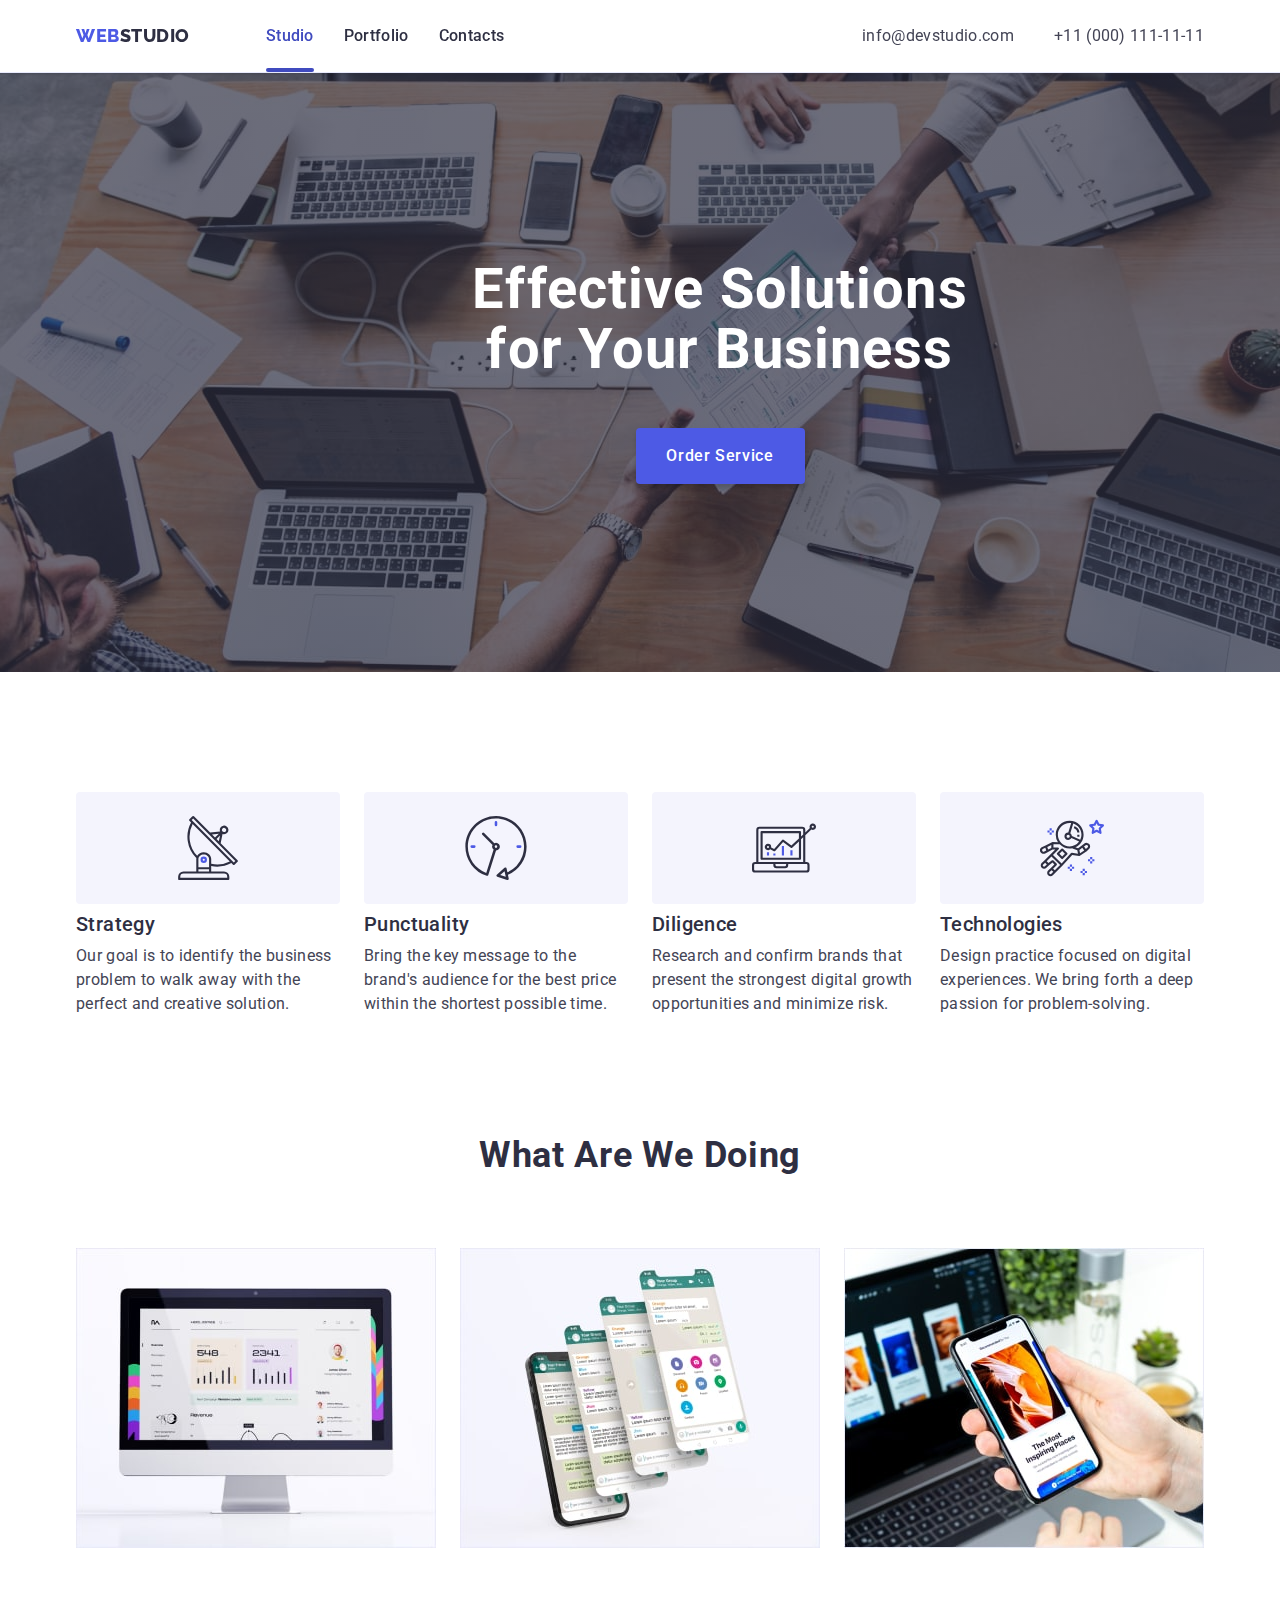
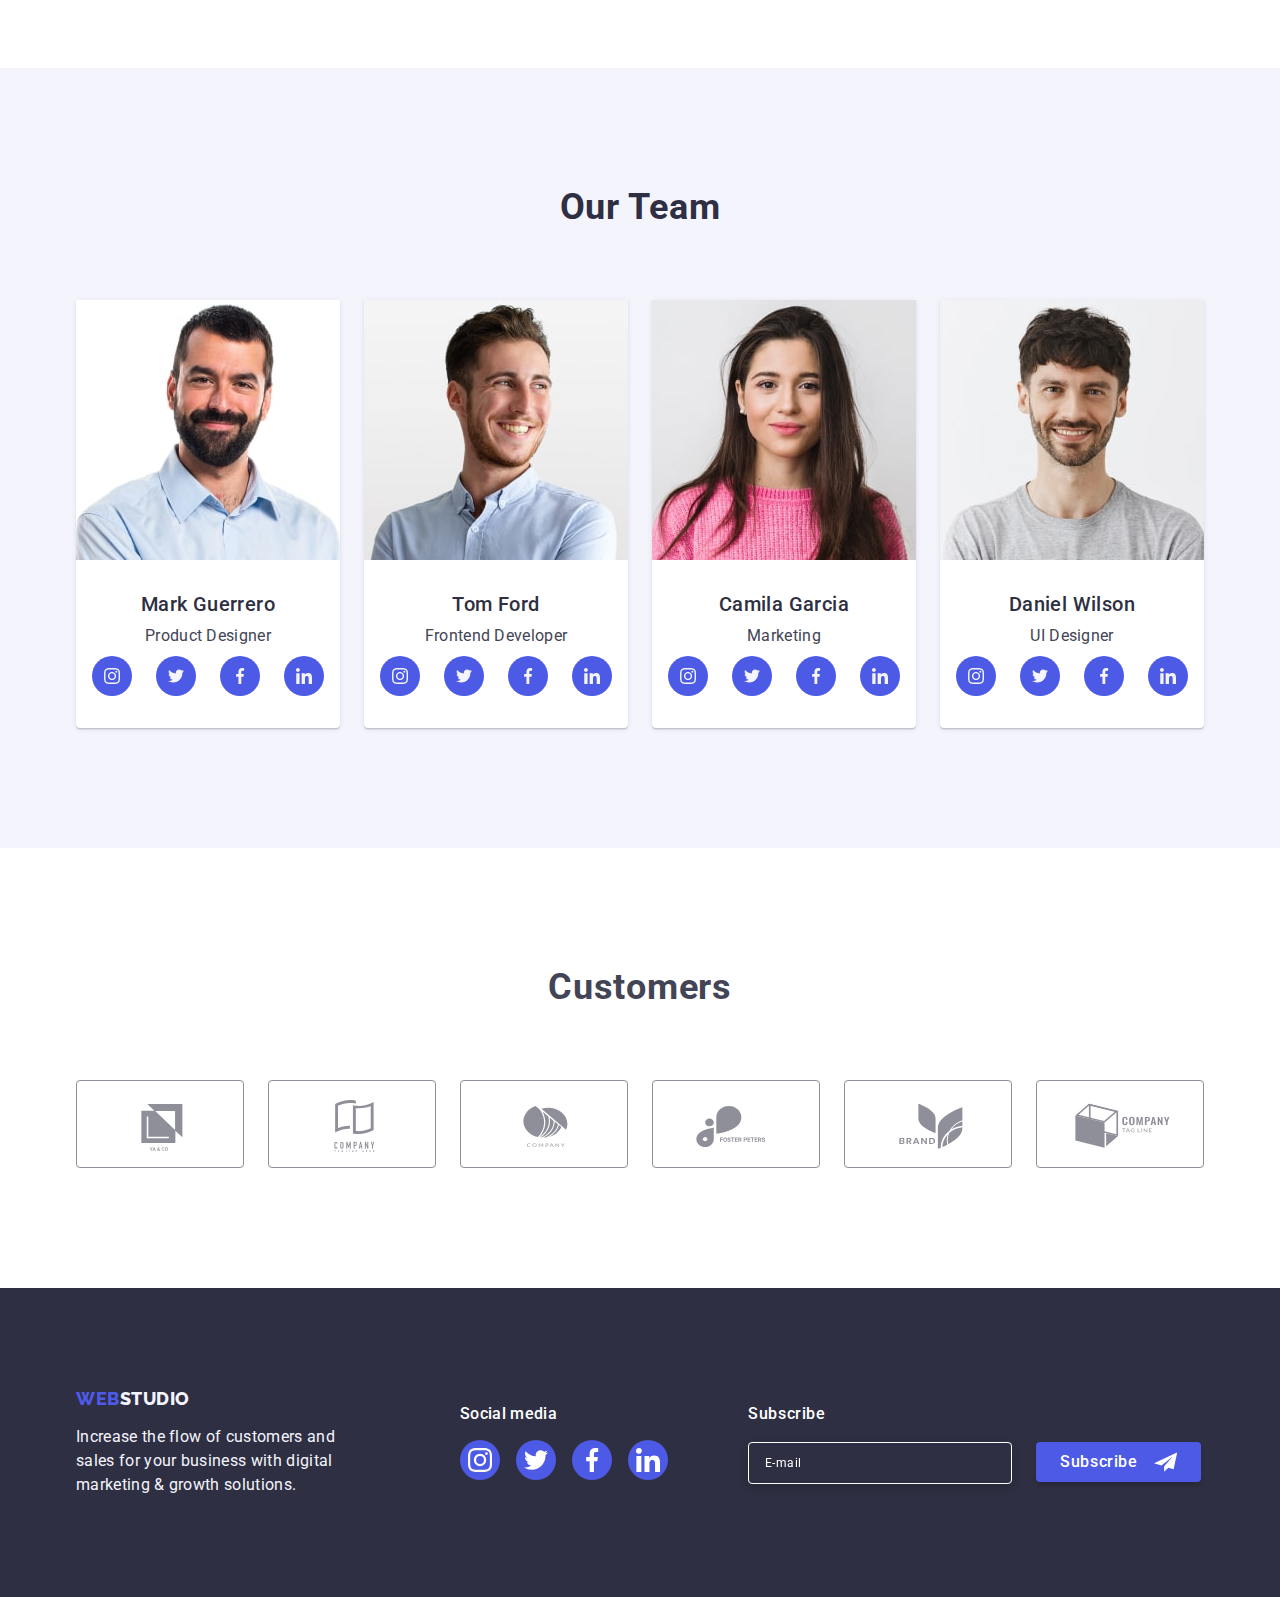
==== index.html @ ff9f3acf "Initial commit" ====
<!DOCTYPE html>
<html lang="en">
  <head>
    <meta charset="UTF-8" />
    <meta http-equiv="X-UA-Compatible" content="IE=edge" />
    <meta name="viewport" content="width=device-width, initial-scale=1.0" />
    <title>Studio</title>
    <link rel="preconnect" href="https://fonts.googleapis.com" />
    <link rel="preconnect" href="https://fonts.gstatic.com" crossorigin />
    <link href="https://unpkg.com/aos@2.3.1/dist/aos.css" rel="stylesheet" />
    <link
      href="https://fonts.googleapis.com/css2?family=Raleway:wght@800&family=Roboto:wght@400;500;700;900&display=swap"
      rel="stylesheet"
    />
    <link
      rel="stylesheet"
      href="https://cdnjs.cloudflare.com/ajax/libs/modern-normalize/1.1.0/modern-normalize.min.css"
    />
    <link
      rel="stylesheet"
      href="https://cdnjs.cloudflare.com/ajax/libs/animate.css/4.1.1/animate.min.css"
    />
    <link rel="stylesheet" href="./css/styles.css" />
  </head>
  <body>
    <!-- Header -->
    <header class="header">
      <div class="container header-container">
        <nav class="header-nav">
          <a href="./index.html" class="logo-color link"
            >Web<span class="logo"> Studio</span></a
          >

          <ul class="header-list list">
            <li class="header-list-item">
              <a href="./index.html" class="header-link link"
                ><span class="current">Studio</span></a
              >
            </li>

            <li class="header-list-item">
              <a href="./portfolio.html" class="header-link link">Portfolio</a>
            </li>

            <li class="header-list-item">
              <a href="" class="header-link link">Contacts</a>
            </li>
          </ul>
        </nav>
        <address class="contacts-header">
          <ul class="contacts-list list">
            <li>
              <a href="mailto:info@devstudio.com" class="contacts-link link"
                >info@devstudio.com</a
              >
            </li>
            <li>
              <a href="tel:+110001111111" class="contacts-link link"
                >+11 (000) 111-11-11</a
              >
            </li>
          </ul>
        </address>
      </div>
    </header>
    <!-- Main -->
    <main>
      <!-- first section -->
      <section class="hero-section">
        <div class="container hero-section-container">
          <h1 class="hero-title">Effective Solutions for Your Business</h1>
          <button data-modal-open type="button" class="button-hero">
            Order Service
          </button>
        </div>
      </section>
      <!-- second section -->
      <section class="second-section section">
        <div class="container">
          <h2 class="visually-hidden">Second section</h2>
          <ul class="second-section-list list">
            <li>
              <div class="second-icon-container">
                <svg class="second-section-icon" width="64" height="64">
                  <use href="./images/icons.svg#icon-antenna"></use>
                </svg>
              </div>
              <h3 class="title">Strategy</h3>
              <p class="text">
                Our goal is to identify the business problem to walk away with
                the perfect and creative solution.
              </p>
            </li>
            <li>
              <div class="second-icon-container">
                <svg class="second-section-icon" width="64" height="64">
                  <use href="./images/icons.svg#icon-clock"></use>
                </svg>
              </div>
              <h3 class="title">Punctuality</h3>
              <p class="text">
                Bring the key message to the brand's audience for the best price
                within the shortest possible time.
              </p>
            </li>
            <li>
              <div class="second-icon-container">
                <svg class="second-section-icon" width="64" height="64">
                  <use href="./images/icons.svg#icon-diagram"></use>
                </svg>
              </div>
              <h3 class="title">Diligence</h3>
              <p class="text">
                Research and confirm brands that present the strongest digital
                growth opportunities and minimize risk.
              </p>
            </li>
            <li>
              <div class="second-icon-container">
                <svg class="second-section-icon" width="64" height="64">
                  <use href="./images/icons.svg#icon-astronaut"></use>
                </svg>
              </div>
              <h3 class="title">Technologies</h3>
              <p class="text">
                Design practice focused on digital experiences. We bring forth a
                deep passion for problem-solving.
              </p>
            </li>
          </ul>
        </div>
      </section>
      <!-- third section -->
      <section class="third-section">
        <div class="container">
          <h2 class="title">What are we doing</h2>
          <ul class="third-section-list list">
            <li class="third-section-img">
              <img
                src="./images/photo-computer.jpg"
                width="360"
                alt="photo computer"
              />
            </li>
            <li class="third-section-img">
              <img
                src="./images/photo-phone.jpg"
                width="360"
                alt="photo phone"
              />
            </li>
            <li class="third-section-img">
              <img
                src="./images/laptop-phone.jpg"
                width="360"
                alt="photo phone-laptop"
              />
            </li>
          </ul>
        </div>
      </section>

      <!-- fourth section -->
      <section class="fourth-section section">
        <div class="container">
          <h2 class="title-team">Our Team</h2>
          <ul class="fourth-section-list list">
            <li class="fourth-section-item">
              <img
                src="./images/mark.jpg"
                class="fourth-section-img"
                width="264"
                alt="Mark"
              />
              <div class="our-team-item">
                <h3 class="title">Mark Guerrero</h3>
                <p class="text">Product Designer</p>
                <ul class="our-team-list list">
                  <li class="our-team-soc">
                    <a href="" class="team-soc-link link"
                      ><svg class="team-soc-icon" width="16" height="16">
                        <use
                          href="./images/icons.svg#icon-instagram-2"
                        ></use></svg
                    ></a>
                  </li>
                  <li class="our-team-soc">
                    <a href="" class="team-soc-link link"
                      ><svg class="team-soc-icon" width="16" height="16">
                        <use
                          href="./images/icons.svg#icon-twitter-1"
                        ></use></svg
                    ></a>
                  </li>
                  <li class="our-team-soc">
                    <a href="" class="team-soc-link link"
                      ><svg class="team-soc-icon" width="16" height="16">
                        <use
                          href="./images/icons.svg#icon-facebook-1"
                        ></use></svg
                    ></a>
                  </li>
                  <li class="our-team-soc">
                    <a href="" class="team-soc-link link"
                      ><svg class="team-soc-icon" width="16" height="16">
                        <use
                          href="./images/icons.svg#icon-linkedin-1"
                        ></use></svg
                    ></a>
                  </li>
                </ul>
              </div>
            </li>
            <li class="fourth-section-item">
              <img
                src="./images/tom.jpg"
                class="fourth-section-img"
                width="264"
                alt="Tom"
              />
              <div class="our-team-item">
                <h3 class="title">Tom Ford</h3>
                <p class="text">Frontend Developer</p>
                <ul class="our-team-list list">
                  <li class="our-team-soc">
                    <a href="" class="team-soc-link link"
                      ><svg class="team-soc-icon" width="16" height="16">
                        <use
                          href="./images/icons.svg#icon-instagram-2"
                        ></use></svg
                    ></a>
                  </li>
                  <li class="our-team-soc">
                    <a href="" class="team-soc-link link"
                      ><svg class="team-soc-icon" width="16" height="16">
                        <use
                          href="./images/icons.svg#icon-twitter-1"
                        ></use></svg
                    ></a>
                  </li>
                  <li class="our-team-soc">
                    <a href="" class="team-soc-link link"
                      ><svg class="team-soc-icon" width="16" height="16">
                        <use
                          href="./images/icons.svg#icon-facebook-1"
                        ></use></svg
                    ></a>
                  </li>
                  <li class="our-team-soc">
                    <a href="" class="team-soc-link link"
                      ><svg class="team-soc-icon" width="16" height="16">
                        <use
                          href="./images/icons.svg#icon-linkedin-1"
                        ></use></svg
                    ></a>
                  </li>
                </ul>
              </div>
            </li>
            <li class="fourth-section-item">
              <img
                src="./images/camila.jpg"
                class="fourth-section-img"
                width="264"
                alt="Camila"
              />
              <div class="our-team-item">
                <h3 class="title">Camila Garcia</h3>
                <p class="text">Marketing</p>
                <ul class="our-team-list list">
                  <li class="our-team-soc">
                    <a href="" class="team-soc-link link"
                      ><svg class="team-soc-icon" width="16" height="16">
                        <use
                          href="./images/icons.svg#icon-instagram-2"
                        ></use></svg
                    ></a>
                  </li>
                  <li class="our-team-soc">
                    <a href="" class="team-soc-link link"
                      ><svg class="team-soc-icon" width="16" height="16">
                        <use
                          href="./images/icons.svg#icon-twitter-1"
                        ></use></svg
                    ></a>
                  </li>
                  <li class="our-team-soc">
                    <a href="" class="team-soc-link link"
                      ><svg class="team-soc-icon" width="16" height="16">
                        <use
                          href="./images/icons.svg#icon-facebook-1"
                        ></use></svg
                    ></a>
                  </li>
                  <li class="our-team-soc">
                    <a href="" class="team-soc-link link"
                      ><svg class="team-soc-icon" width="16" height="16">
                        <use
                          href="./images/icons.svg#icon-linkedin-1"
                        ></use></svg
                    ></a>
                  </li>
                </ul>
              </div>
            </li>
            <li class="fourth-section-item">
              <img
                src="./images/daniel.jpg"
                class="fourth-section-img"
                width="264"
                alt="Daniel"
              />
              <div class="our-team-item">
                <h3 class="title">Daniel Wilson</h3>
                <p class="text">UI Designer</p>
                <ul class="our-team-list list">
                  <li class="our-team-soc">
                    <a href="" class="team-soc-link link"
                      ><svg class="team-soc-icon" width="16" height="16">
                        <use
                          href="./images/icons.svg#icon-instagram-2"
                        ></use></svg
                    ></a>
                  </li>
                  <li class="our-team-soc">
                    <a href="" class="team-soc-link link"
                      ><svg class="team-soc-icon" width="16" height="16">
                        <use
                          href="./images/icons.svg#icon-twitter-1"
                        ></use></svg
                    ></a>
                  </li>
                  <li class="our-team-soc">
                    <a href="" class="team-soc-link link"
                      ><svg class="team-soc-icon" width="16" height="16">
                        <use
                          href="./images/icons.svg#icon-facebook-1"
                        ></use></svg
                    ></a>
                  </li>
                  <li class="our-team-soc">
                    <a href="" class="team-soc-link link"
                      ><svg class="team-soc-icon" width="16" height="16">
                        <use
                          href="./images/icons.svg#icon-linkedin-1"
                        ></use></svg
                    ></a>
                  </li>
                </ul>
              </div>
            </li>
          </ul>
        </div>
      </section>

      <!-- Fifth section -->
      <section class="fifth-section section">
        <div class="container">
          <h2 class="customers-title">Customers</h2>
          <ul class="costumers-list list">
            <li class="costumers-item">
              <a href="" class="costumers-link link">
                <svg class="costumes-icon" width="104" height="56">
                  <use href="./images/icons.svg#icon-logo"></use>
                </svg>
              </a>
            </li>
            <li class="costumers-item">
              <a href="" class="costumers-link link">
                <svg class="costumes-icon" width="104" height="56">
                  <use href="./images/icons.svg#icon-logo-1"></use>
                </svg>
              </a>
            </li>
            <li class="costumers-item">
              <a href="" class="costumers-link link">
                <svg class="costumes-icon" width="104" height="56">
                  <use href="./images/icons.svg#icon-logo-2"></use>
                </svg>
              </a>
            </li>
            <li class="costumers-item">
              <a href="" class="costumers-link link">
                <svg class="costumes-icon" width="104" height="56">
                  <use href="./images/icons.svg#icon-logo-3"></use>
                </svg>
              </a>
            </li>
            <li class="costumers-item">
              <a href="" class="costumers-link link">
                <svg class="costumes-icon" width="104" height="56">
                  <use href="./images/icons.svg#icon-logo-4"></use>
                </svg>
              </a>
            </li>
            <li class="costumers-item">
              <a href="" class="costumers-link link">
                <svg class="costumes-icon" width="104" height="56">
                  <use href="./images/icons.svg#icon-logo-5"></use>
                </svg>
              </a>
            </li>
          </ul>
        </div>
      </section>
    </main>

    <!-- Footer -->
    <footer class="footer">
      <div class="container footer-container">
        <div class="footer-logo-text">
          <a href="./index.html" class="logo-color link">
            Web<span class="logo">Studio</span></a
          >
          <p class="text-footer">
            Increase the flow of customers and sales for your business with
            digital marketing & growth solutions.
          </p>
        </div>
        <div class="link-container">
          <p class="second-text-footer">Social media</p>
          <ul class="footer-list list">
            <li class="footer-item">
              <a href="" class="footer-link link">
                <svg class="footer-soc-link" width="24" height="24">
                  <use href="./images/icons.svg#icon-instagram-2"></use>
                </svg>
              </a>
            </li>
            <li class="footer-item">
              <a href="" class="footer-link link">
                <svg class="footer-soc-link" width="24" height="24">
                  <use href="./images/icons.svg#icon-twitter-1"></use>
                </svg>
              </a>
            </li>
            <li class="footer-item">
              <a href="" class="footer-link link">
                <svg class="footer-soc-link" width="24" height="24">
                  <use href="./images/icons.svg#icon-facebook-1"></use>
                </svg>
              </a>
            </li>
            <li class="footer-item">
              <a href="" class="footer-link link">
                <svg class="footer-soc-link" width="24" height="24">
                  <use href="./images/icons.svg#icon-linkedin-1"></use>
                </svg>
              </a>
            </li>
          </ul>
        </div>

        <form class="form-footer">
          <div class="form-footer-container">
            <p class="form-text">Subscribe</p>
            <input
              class="input-footer"
              placeholder="E-mail"
              type="email"
              name="email"
              id="email-footer"
            />
          </div>
          <div class="button-footer-container">
            <button class="button-footer" type="submit">
              Subscribe
              <svg class="form-icon-footer" width="24" height="24">
                <use href="./images/icons.svg#icon-frame"></use>
              </svg>
            </button>
          </div>
        </form>
      </div>
    </footer>

    <!-- Modal Hero -->
    <div data-modal class="hero-backdrop is-hidden">
      <div class="hero-modal">
        <div class="modal-button-position">
          <button data-modal-close type="button" class="modal-button">
            <svg class="backdrop-icon" width="8" height="8">
              <use href="./images/icons.svg#icon-vector"></use>
            </svg>
          </button>
        </div>
        <h2 class="modal-title">
          Leave your contacts and we will call you back
        </h2>

        <form autocomplete="off" class="form">
          <div class="form-container">
            <label for="name" class="form-label">Name</label>
            <div class="icon-input-container">
              <input
                type="text"
                name="name"
                id="name"
                class="form-input"
                required
              />
              <svg class="form-icon" width="18" height="18">
                <use href="./images/icons.svg#icon-person-black "></use>
              </svg>
            </div>
          </div>

          <div class="form-container">
            <label for="phone" class="form-label">Phone</label>
            <div class="icon-input-container">
              <input type="tel" name="phone" id="phone" class="form-input" />
              <svg class="form-icon" width="18" height="24">
                <use href="./images/icons.svg#icon-phone-black "></use>
              </svg>
            </div>
          </div>

          <div class="form-container">
            <label for="email" class="form-label">Email</label>
            <div class="icon-input-container">
              <input type="email" name="email" id="email" class="form-input" />
              <svg class="form-icon" width="18" height="24">
                <use href="./images/icons.svg#icon-email-black "></use>
              </svg>
            </div>
          </div>

          <div class="form-textarea">
            <label class="textarea-label" for="comment">Comment</label>
            <textarea
              class="teaxarea-input"
              name="comment"
              id="comment"
              cols="36"
              rows="5"
              placeholder="Text input"
            ></textarea>
          </div>
          <div class="checkbox-container">
            <input
              type="checkbox"
              name="privcy-policy"
              id="accept"
              value="accept"
              class="privacy-chekbox visually-hidden"
            />
            <label for="accept" class="checkbox-label">
              <span
                ><svg class="icon-checkbox-modal" width="10" height="8">
                  <use href="./images/icons.svg#icon-vector-modal"></use></svg
              ></span>
              I accept the terms and conditions of the
              <a class="privacy-policy" href="">Privacy Policy</a>
            </label>
          </div>
          <button class="form-hero-button" type="submit">Send</button>
        </form>
      </div>
    </div>
    <script src="./js/modal.js"></script>
    <script src="https://unpkg.com/aos@2.3.1/dist/aos.js"></script>
    <script>
      AOS.init();
    </script>
  </body>
</html>
---- css/styles.css ----
:root {
  --title-text-color: #2e2f42;
  --paragraf-text-color: #434455;
  --accent-color: #404bbf;
  --background-color: #ffffff;
  --second-background-color: #f4f4fd;
  --thirst-backgroun-color: #2e2f42;
  --logo-color: #4d5ae5;
  --button-bcg-portfolio: #e7e9fc;
  --button-portfolio-color: #4d5ae5;
  --button-bcgportfolio-focus: #404bbf;
  --button-portfolio-focus: #ffffff;
  --logo-footer: #f4f4fd;
  --icon-color: #f4f4fd;
}
p,
h1,
h2,
h3,
h4,
h5,
h6 {
  margin: 0;
}
ul {
  margin: 0;
  padding-left: 0;
}
button {
  cursor: pointer;
}
address {
  font-style: normal;
}
img {
  display: block;
}

body {
  font-family: "Roboto", sans-serif;
  color: var(--paragraf-text-color);
  background-color: #ffffff;
  padding-top: 72px;
}
textarea {
  resize: none;
}
.visually-hidden {
  position: absolute;
  width: 1px;
  height: 1px;
  margin: -1px;
  border: 0;
  padding: 0;

  white-space: nowrap;
  clip-path: inset(100%);
  clip: rect(0 0 0 0);
  overflow: hidden;
}

.list {
  list-style: none;
}
.link {
  text-decoration: none;
}
.section {
  padding-top: 120px;
  padding-bottom: 120px;
}
.container {
  max-width: 1158px;
  padding: 0 15px;
  margin: 0 auto;
}

/** ---------INDEX.HTML--------- */
/** header */
.header {
  padding-top: 24px;
  padding-bottom: 24px;
  border-bottom: 1px solid #e7e9fc;
  position: fixed;
  width: 100%;
  background-color: var(--background-color);
  z-index: 1;
  top: 0;
  transition: box-shadow 250ms linear;
}
.header:hover {
  box-shadow: 0px 2px 1px rgba(46, 47, 66, 0.08),
    0px 1px 1px rgba(46, 47, 66, 0.16), 0px 1px 6px rgba(46, 47, 66, 0.08);
}
.header-container {
  display: flex;
  align-items: center;
  position: relative;
}
.header-nav {
  display: flex;
  align-items: center;
  margin-right: auto;
}
.header-list {
  display: flex;
  gap: 30px;
}
.header-list-item {
}
.header .logo-color {
  color: #4d5ae5;
  font-family: "Raleway", sans-serif;
  font-weight: 800;
  font-size: 18px;
  line-height: 1.17;
  letter-spacing: 0.03em;
  display: flex;
  align-items: center;
  text-transform: uppercase;
  margin-right: 76px;
}
.header .logo {
  color: var(--title-text-color);
  font-family: "Raleway", sans-serif;
  font-weight: 800;
  font-size: 18px;
  line-height: 1.17;
  letter-spacing: 0.03em;
  display: flex;
  align-items: center;
  text-transform: uppercase;
}

/** Page nav */

.current {
  color: var(--accent-color);
  position: relative;
}
.current::after {
  content: "";
  width: 100%;
  height: 4px;
  background-color: #404bbf;
  border-radius: 2px;
  display: block;
  position: absolute;
  top: 42px;
}
.header-link {
  font-style: normal;
  font-weight: 500;
  font-size: 16px;
  line-height: 1.5;
  letter-spacing: 0.02em;
  color: var(--title-text-color);
  padding-top: 24px;
  padding-bottom: 24px;
  transition: color 250ms linear;
  transition-timing-function: cubic-bezier(0.4, 0, 0.2, 1);
}

.header-link:hover,
.header-link:focus {
  color: var(--accent-color);
}

/** Contacts */
.contacts-header {
  font-style: normal;
}
.contacts-list {
  display: flex;
  gap: 40px;
}

.contacts-link {
  color: #434455;
  font-size: 16px;
  line-height: 1.5;
  letter-spacing: 0.02em;
  padding-top: 24px;
  padding-bottom: 24px;
  transition: color 250ms linear;
  transition-timing-function: cubic-bezier(0.4, 0, 0.2, 1);
}
.contacts-link:hover,
.contacts-link:focus {
  color: var(--accent-color);
}

/** hero section */
.hero-section {
  height: 600px;
  min-width: 1440px;
  background-color: var(--thirst-backgroun-color);
  background-image: linear-gradient(
      rgba(46, 47, 66, 0.7),
      rgba(46, 47, 66, 0.7)
    ),
    url("../images/people-office.jpg");
  background-size: cover;
  background-repeat: no-repeat;
  background-position: center;

  padding-top: 188px;
  padding-bottom: 188px;
  text-align: center;
}
.hero-title {
  color: #ffffff;
  font-size: 56px;
  line-height: 1.07;
  letter-spacing: 0.02em;
  margin: 0 auto;
  margin-bottom: 48px;
  width: 496px;
}

.button-hero {
  background-color: #4d5ae5;
  color: #ffffff;
  min-width: 169px;
  height: 56px;
  left: 596px;
  top: 404px;
  font-family: inherit;
  font-weight: 500;
  font-size: 16px;
  line-height: 1.5;
  letter-spacing: 0.04em;
  cursor: pointer;
  box-shadow: 0px 4px 4px rgba(0, 0, 0, 0.15);
  border-radius: 4px;
  border: none;
  transition: background-color 250ms linear, color 250ms linear,
    box-shadow 250ms linear;
  transition-timing-function: cubic-bezier(0.4, 0, 0.2, 1);
}
.button-hero:hover,
.button-hero:focus {
  background-color: var(--accent-color);
}
.hero-backdrop {
  position: fixed;
  top: 0;
  left: 0;
  width: 100%;
  height: 100%;
  background-color: rgba(46, 47, 66, 0.4);
  z-index: 1;
  transition: opacity 250ms linear, visibility 250ms linear;
  transition-timing-function: cubic-bezier(0.4, 0, 0.2, 1);
}
.hero-backdrop.is-hidden {
  opacity: 0;
  pointer-events: none;
  visibility: hidden;
}
.hero-backdrop.is-hidden .hero-modal {
  transform: translate(-50%, -50%) scale(0);
}
.hero-modal {
  background: #fcfcfc;
  box-shadow: 0px 1px 1px rgba(0, 0, 0, 0.14), 0px 1px 3px rgba(0, 0, 0, 0.12),
    0px 2px 1px rgba(0, 0, 0, 0.2);
  border-radius: 4px;
  width: 408px;
  height: 584px;
  position: absolute;
  top: 50%;
  left: 50%;
  transform: translate(-50%, -50%) scale(1) rotate(360deg);
  transition: transform 250ms linear;
  transition-timing-function: cubic-bezier(0.4, 0, 0.2, 1);
  text-align: center;
  padding: 24px 24px;
}
.modal-button-position {
  display: flex;
  justify-content: right;
  margin-bottom: 24px;
}
.modal-button {
  border-radius: 50%;
  background-color: #e7e9fc;
  border: 1px solid rgba(0, 0, 0, 0.1);

  width: 24px;
  height: 24px;
  display: flex;
  justify-content: center;
  align-items: center;
  box-sizing: border-box;
  transition: background-color 250ms linear, fill 250ms linear;
  transition-timing-function: cubic-bezier(0.4, 0, 0.2, 1);
}
.modal-button:hover,
.modal-button:focus {
  background-color: var(--accent-color);
  fill: white;
}
.modal-title {
  font-weight: 500;
  font-size: 16px;
  line-height: 1.5;

  letter-spacing: 0.02em;

  color: var(--title-text-color);
  margin-bottom: 16px;
}
.form {
  width: 360px;
}
.form-container {
  margin-bottom: 8px;
}
.form-label {
  display: flex;
  margin-bottom: 4px;

  font-size: 12px;
  line-height: 1.17;

  letter-spacing: 0.04em;

  color: #8e8f99;
}
.form-input {
  width: 360px;
  height: 40px;

  border: 1px solid rgba(46, 47, 66, 0.4);
  border-radius: 4px;
  color: #2e2f42;
  outline: transparent;
  padding: 8px 38px;
}
.form-input:is(:focus) {
  border: 1px solid #4d5ae5;
}
.icon-input-container {
  position: relative;
}
.form-icon {
  position: absolute;
  display: flex;
  align-items: center;
  top: 50%;
  left: 16px;
  transform: translateY(-50%);
}
.form-input:is(:focus) + .form-icon {
  fill: var(--accent-color);
}

.textarea-label {
  display: flex;
  margin-bottom: 4px;

  font-size: 12px;
  line-height: 1.17;
  letter-spacing: 0.04em;
  color: #8e8f99;
}
.teaxarea-input {
  width: 100%;
  border: 1px solid rgba(46, 47, 66, 0.4);
  border-radius: 4px;
  height: 120px;
  padding: 8px 16px;
  margin-bottom: 16px;
  color: #2e2f42;
  outline: transparent;
  resize: none;
}
.teaxarea-input:focus {
  border: 1px solid #4d5ae5;
}

.teaxarea-input::placeholder {
  font-size: 12px;
  line-height: 1.17;

  letter-spacing: 0.04em;
  color: rgba(46, 47, 66, 0.4);
}

.privacy-chekbox {
  height: 16px;
  width: 16px;
}
.checkbox-container {
  display: flex;
  align-items: center;
  margin-bottom: 24px;
}
.checkbox-label {
  font-size: 12px;
  line-height: 1.17;
  display: flex;
  letter-spacing: 0.04em;
  align-items: center;
  color: #8e8f99;
}
.checkbox-label span {
  border: 1px solid rgba(46, 47, 66, 0.4);
  border-radius: 2px;

  margin-right: 8px;
  width: 16px;
  height: 16px;
  display: flex;
  align-items: center;
  justify-content: center;
  fill: transparent;
  transition: background-color linear 250ms, fill linear 250ms,
    border linear 250ms, border-color linear 250ms;
  transition-timing-function: cubic-bezier(0.4, 0, 0.2, 1);
}
.privacy-policy {
  color: #4d5ae5;

  font-size: 12px;
  line-height: 1.33;

  letter-spacing: 0.04em;
  margin-left: 4px;
  transition: color linear 250ms;
  transition-timing-function: cubic-bezier(0.4, 0, 0.2, 1);
}
.privacy-policy:is(:hover, :focus) {
  color: var(--accent-color);
}

.privacy-chekbox:checked + .checkbox-label span {
  background-color: var(--accent-color);
  fill: #f4f4fd;
  border: none;
}
.privacy-chekbox:focus + .checkbox-label span {
  border-color: #4d5ae5;
}

.form-hero-button {
  min-width: 169px;
  height: 56px;
  background: #4d5ae5;
  box-shadow: 0px 4px 4px rgba(0, 0, 0, 0.15);
  border-radius: 4px;
  font-weight: 500;
  font-size: 16px;
  line-height: 1.5;
  letter-spacing: 0.04em;
  color: #ffffff;
  border: none;
  transition: background-color 250ms linear, color 250ms linear,
    box-shadow 250ms linear;
  transition-timing-function: cubic-bezier(0.4, 0, 0.2, 1);
  display: inline-block;
  padding: 16px 32px;
}
.form-hero-button:is(:hover, :focus) {
  background-color: var(--accent-color);
}

/** second section */
.second-icon-container {
  background-color: #f4f4fd;
  border-radius: 4px;
  width: 264px;
  height: 112px;
  margin-bottom: 8px;
  display: flex;
  align-items: center;
  justify-content: center;
}
.second-section-icon {
}
.second-section .title {
  color: var(--title-text-color);
  font-weight: 500;
  font-size: 20px;
  line-height: 1.2;
  letter-spacing: 0.02em;
  margin-bottom: 8px;
}

.second-section .text {
  font-size: 16px;
  line-height: 1.5;
  letter-spacing: 0.02em;
  width: 264px;
}
.second-section-list {
  display: flex;
  gap: 24px;
}
/** third section */
.third-section {
  padding-top: 0px;
  padding-bottom: 120px;
}
.third-section .title {
  color: var(--title-text-color);
  font-size: 36px;
  line-height: 1.11;
  text-align: center;
  text-transform: capitalize;
  letter-spacing: 0.02em;
  margin-bottom: 72px;
}
.third-section-list {
  display: flex;
  gap: 24px;
}
.third-section-img {
  width: calc((100% - 48px) / 3);
}

/** fourth section */
.fourth-section {
  background-color: #f4f4fd;
}
.fourth-section-item {
  background-color: #ffffff;
  padding-bottom: 32px;
  width: calc((100% - 72px) / 4);
  box-shadow: 0px 1px 6px rgba(46, 47, 66, 0.08),
    0px 1px 1px rgba(46, 47, 66, 0.16), 0px 2px 1px rgba(46, 47, 66, 0.08);
  border-radius: 0px 0px 4px 4px;

  border-radius: 0px 0px 4px 4px;
}
.fourth-section-img {
  margin-bottom: 32px;
}
.title-team {
  color: var(--title-text-color);
  font-size: 36px;
  line-height: 1.11;
  letter-spacing: 0.02em;
  text-align: center;
  text-transform: capitalize;
  margin-bottom: 72px;
}
.fourth-section .title {
  color: var(--title-text-color);
  font-weight: 500;
  font-size: 20px;
  line-height: 1.2;
  letter-spacing: 0.02em;
  text-align: center;
  margin-bottom: 8px;
}
.fourth-section .text {
  font-size: 16px;
  line-height: 1.5;
  letter-spacing: 0.02em;
  text-align: center;
  margin-bottom: 8px;
}
.fourth-section-list {
  display: flex;
  gap: 24px;
}

.our-team-list {
  display: flex;
  justify-content: center;
  gap: 24px;
}
.our-team-soc {
  width: 40px;
  height: 40px;
  cursor: pointer;
}
.team-soc-link {
  width: 100%;
  height: 100%;
  border-radius: 50%;
  background-color: #4d5ae5;
  display: flex;
  align-items: center;
  justify-content: center;
  transition: background-color 250ms linear, color 250ms linear,
    filter 250ms linear;
  transition-timing-function: cubic-bezier(0.4, 0, 0.2, 1);
}
.team-soc-icon {
  fill: var(--icon-color);
}
.team-soc-link:hover,
.team-soc-link:focus {
  background-color: var(--accent-color);
  filter: drop-shadow(0px 4px 4px rgba(0, 0, 0, 0.25));
}

/**Fifth section */
.fifth-section {
  display: flex;
  align-items: center;
  justify-content: center;
  text-align: center;
}
.customers-title {
  margin-bottom: 72px;
  font-size: 36px;
  line-height: 1.11;
  letter-spacing: 0.02em;
}
.costumers-list {
  display: flex;
  align-items: center;
  justify-content: center;
  gap: 24px;
}
.costumers-item {
  box-sizing: border-box;
  border: 1px solid #8e8f99;
  border-radius: 4px;
  width: 168px;
  height: 88px;
  display: flex;
  align-items: center;
  justify-content: center;
  transition: border-color 250ms linear;
  transition-timing-function: cubic-bezier(0.4, 0, 0.2, 1);
}
.costumers-item:hover,
.costumers-item:focus {
  border-color: var(--accent-color);
}
.costumers-link {
  padding: 16px 32px;
  transition: fill 250ms linear;
  width: 100%;
  height: 100%;
  transition-timing-function: cubic-bezier(0.4, 0, 0.2, 1);
}
.costumes-icon {
  fill: #8e8f99;
  transition: fill 250ms linear;
}

.costumers-link:hover > .costumes-icon,
.costumers-link:focus > .costumes-icon {
  fill: var(--accent-color);
}

/** Footer */
.footer {
  background-color: var(--thirst-backgroun-color);
  padding-top: 100px;
  padding-bottom: 100px;
}
.footer-container {
  display: flex;
  align-items: center;
}
.footer-logo-text {
  margin-right: 120px;
}
.link-container {
  margin-right: 80px;
}
.text-footer {
  color: #f4f4fd;
  font-size: 16px;
  line-height: 1.5;
  letter-spacing: 0.02em;
  width: 264px;
}

.footer .logo {
  color: var(--logo-footer);
  font-family: "Raleway", sans-serif;
  font-weight: 800;
  font-size: 18px;
  line-height: 1.17;
  letter-spacing: 0.03em;
  display: flex;
  align-items: center;
  text-transform: uppercase;
}
.footer .logo-color {
  color: var(--logo-color);
  font-family: "Raleway", sans-serif;
  font-style: normal;
  font-weight: 800;
  font-size: 18px;
  line-height: 1.17;
  letter-spacing: 0.03em;
  display: flex;
  align-items: center;
  text-transform: uppercase;
  margin-bottom: 16px;
}
.second-text-footer {
  margin-bottom: 16px;
  font-weight: 500;
  font-size: 16px;
  line-height: 1 5;
  letter-spacing: 0.02em;
  color: #ffffff;
}
.footer-list {
  display: flex;
  justify-content: center;
  gap: 16px;
}

.footer-item {
  width: 40px;
  height: 40px;
  cursor: pointer;
}

.footer-link {
  display: flex;
  justify-content: center;
  align-items: center;
  border-radius: 50%;
  padding: 8px;
  width: 100%;
  height: 100%;
  background-color: #4d5ae5;
  transition: background-color 250ms linear, filter 250ms linear;
  transition-timing-function: cubic-bezier(0.4, 0, 0.2, 1);
}
.footer-link:focus,
.footer-link:hover {
  filter: drop-shadow(0px 4px 4px rgba(0, 0, 0, 0.25));
  background-color: #31d0aa;
}

.footer-soc-link {
  fill: #ffffff;
}
/** Form footer */
.form-footer {
  width: 453px;
  height: 80px;

  padding-bottom: 0;
  margin-bottom: 0;
  display: flex;
}
.form-footer-container {
  margin-right: 24px;
}
.form-text {
  font-weight: 500;
  font-size: 16px;
  line-height: 1.5;

  letter-spacing: 0.04em;
  color: #ffffff;
  margin-bottom: 16px;
}
.input-footer {
  width: 264px;
  padding: 8px 16px;
  background-color: #2e2f42;
  border: 1px solid #ffffff;
  filter: drop-shadow(0px 4px 4px rgba(0, 0, 0, 0.15));
  border-radius: 4px;
  color: #ffffff;
  font-size: 12px;
  line-height: 2;
  letter-spacing: 0.04em;
  outline: transparent;
}
.input-footer::placeholder {
  font-size: 12px;
  line-height: 2;
  letter-spacing: 0.04em;
  color: #ffffff;
}

.button-footer-container {
  display: flex;
  align-items: flex-end;
}
.button-footer {
  background-color: #4d5ae5;
  border-radius: 4px;
  padding: 8px 24px;
  font-weight: 500;
  font-size: 16px;
  line-height: 1.5;
  font-family: inherit;
  letter-spacing: 0.04em;
  color: #ffffff;
  width: 165px;
  height: 40px;
  box-shadow: 0px 4px 4px rgba(0, 0, 0, 0.15);
  border-radius: 4px;
  border: none;
  transition: background-color 250ms linear, color 250ms linear,
    box-shadow 250ms linear;
  transition-timing-function: cubic-bezier(0.4, 0, 0.2, 1);
  display: flex;
  align-items: center;
  gap: 16px;
}
.button-footer:is(:hover, :focus) {
  background-color: var(--accent-color);
}

.form-icon-footer {
}

/** -----------PORTFOLIO---------- */
/** portfolio section */
.portfolio-section {
  padding-top: 96px;
  padding-bottom: 120px;
}
.portfolio-nav {
  margin-bottom: 72px;
  display: flex;
  justify-content: center;
  align-items: center;
  gap: 24px;
}
/**portfolio button  */
.button-portfolio {
  box-sizing: border-box;
  display: flex;
  flex-direction: row;
  justify-content: center;
  align-items: center;
  padding: 12px 24px;
  background-color: var(--logo-footer);
  color: var(--button-portfolio-color);
  font-family: inherit;
  font-weight: 500;
  font-size: 16px;
  line-height: 1.5;
  letter-spacing: 0.04em;
  cursor: pointer;
  border: 1px solid #e7e9fc;
  border-radius: 4px;

  flex: none;
  order: 1;
  flex-grow: 0;
  transition: background-color 250ms linear, color 250ms linear,
    box-shadow 250ms linear, border-color 250ms linear;
  transition-timing-function: cubic-bezier(0.4, 0, 0.2, 1);
}
.button-portfolio:hover,
.button-portfolio:focus {
  color: var(--button-portfolio-focus);
  background-color: var(--button-bcgportfolio-focus);
  box-shadow: 0px 3px 1px rgba(0, 0, 0, 0.1), 0px 2px 1px rgba(0, 0, 0, 0.08),
    0px 2px 2px rgba(0, 0, 0, 0.12);
  border-radius: 4px;
  border-color: #404bbf;
}

/* *Work portfolio */
.our-work-container {
  position: relative;
}

.work-portfolio {
  display: flex;
  align-items: center;
  gap: 48px 24px;
  flex-wrap: wrap;
  justify-content: center;
}

.work-portfolio-list {
  border: 1px solid #e7e9fc;
  width: calc((100% - 48px) / 3);
  display: flex;
  justify-content: center;
  border-top: none;
  transition: box-shadow 250ms linear;
  transition-timing-function: cubic-bezier(0.4, 0, 0.2, 1);
}
.work-portfolio-list:hover,
.work-portfolio-list:focus {
  box-shadow: 0px 1px 6px rgba(46, 47, 66, 0.08),
    0px 1px 1px rgba(46, 47, 66, 0.16), 0px 2px 1px rgba(46, 47, 66, 0.08);
}

.work-portfolio-link:is(:hover, :focus) .portfolio-bcg-text {
  transform: translateY(0%);
}

.work-portfolio .title {
  color: var(--title-text-color);
  font-weight: 500;
  font-size: 20px;
  line-height: 1.2;
  letter-spacing: 0.02em;
  margin-bottom: 8px;
  padding-left: 16px;
  padding-top: 32px;
}

.work-portfolio .text {
  color: var(--paragraf-text-color);
  font-size: 16px;
  line-height: 1.5;
  letter-spacing: 0.02em;
  padding-left: 16px;
  padding-bottom: 32px;
}
.work-portfolio-img {
}
.portfolio-img-backgroun {
  position: relative;
  overflow: hidden;
}
.portfolio-bcg-text {
  position: absolute;
  width: 100%;
  height: 100%;

  left: 0px;
  top: 0px;
  background-color: #4d5ae5;
  padding: 40px 32px 164px 32px;

  font-size: 16px;
  line-height: 1.5;
  letter-spacing: 0.02em;
  color: #f4f4fd;
  transform: translateY(100%);
  transition: transform 250ms linear;
  overflow: auto;
}
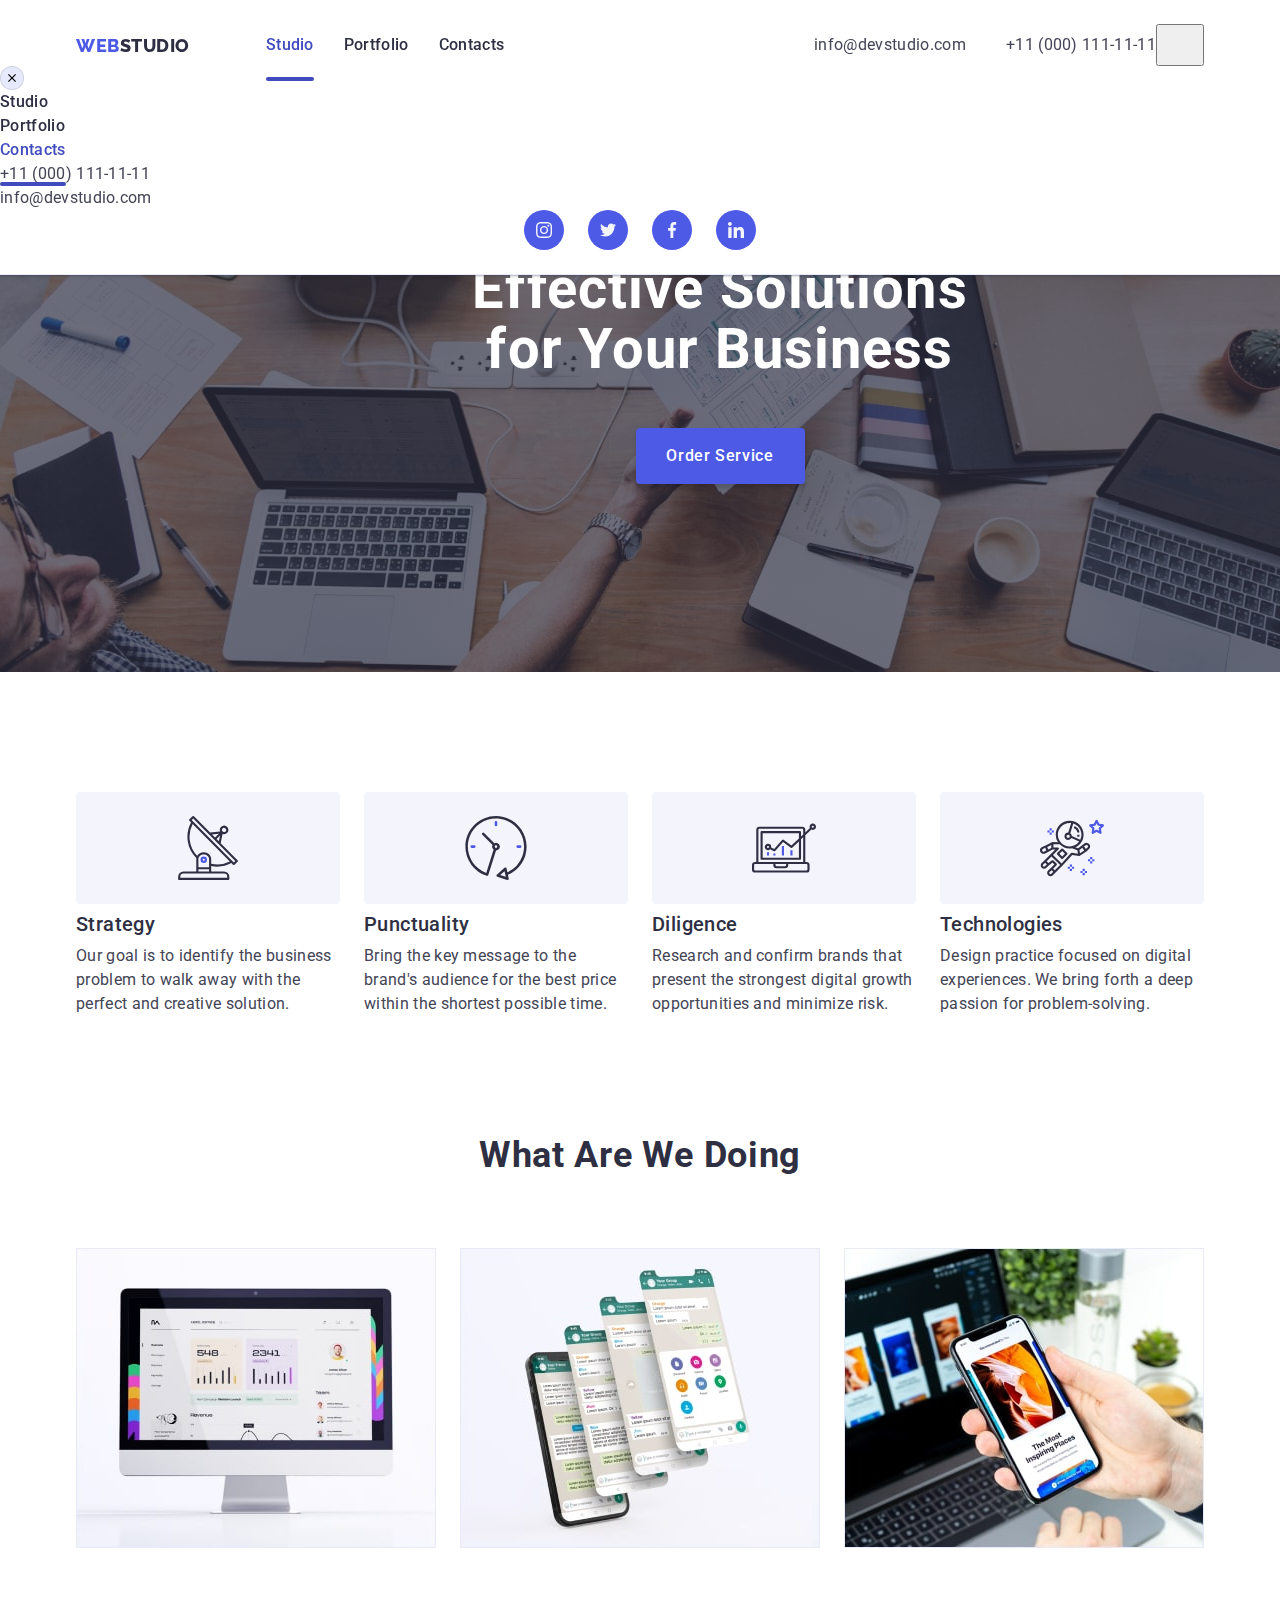
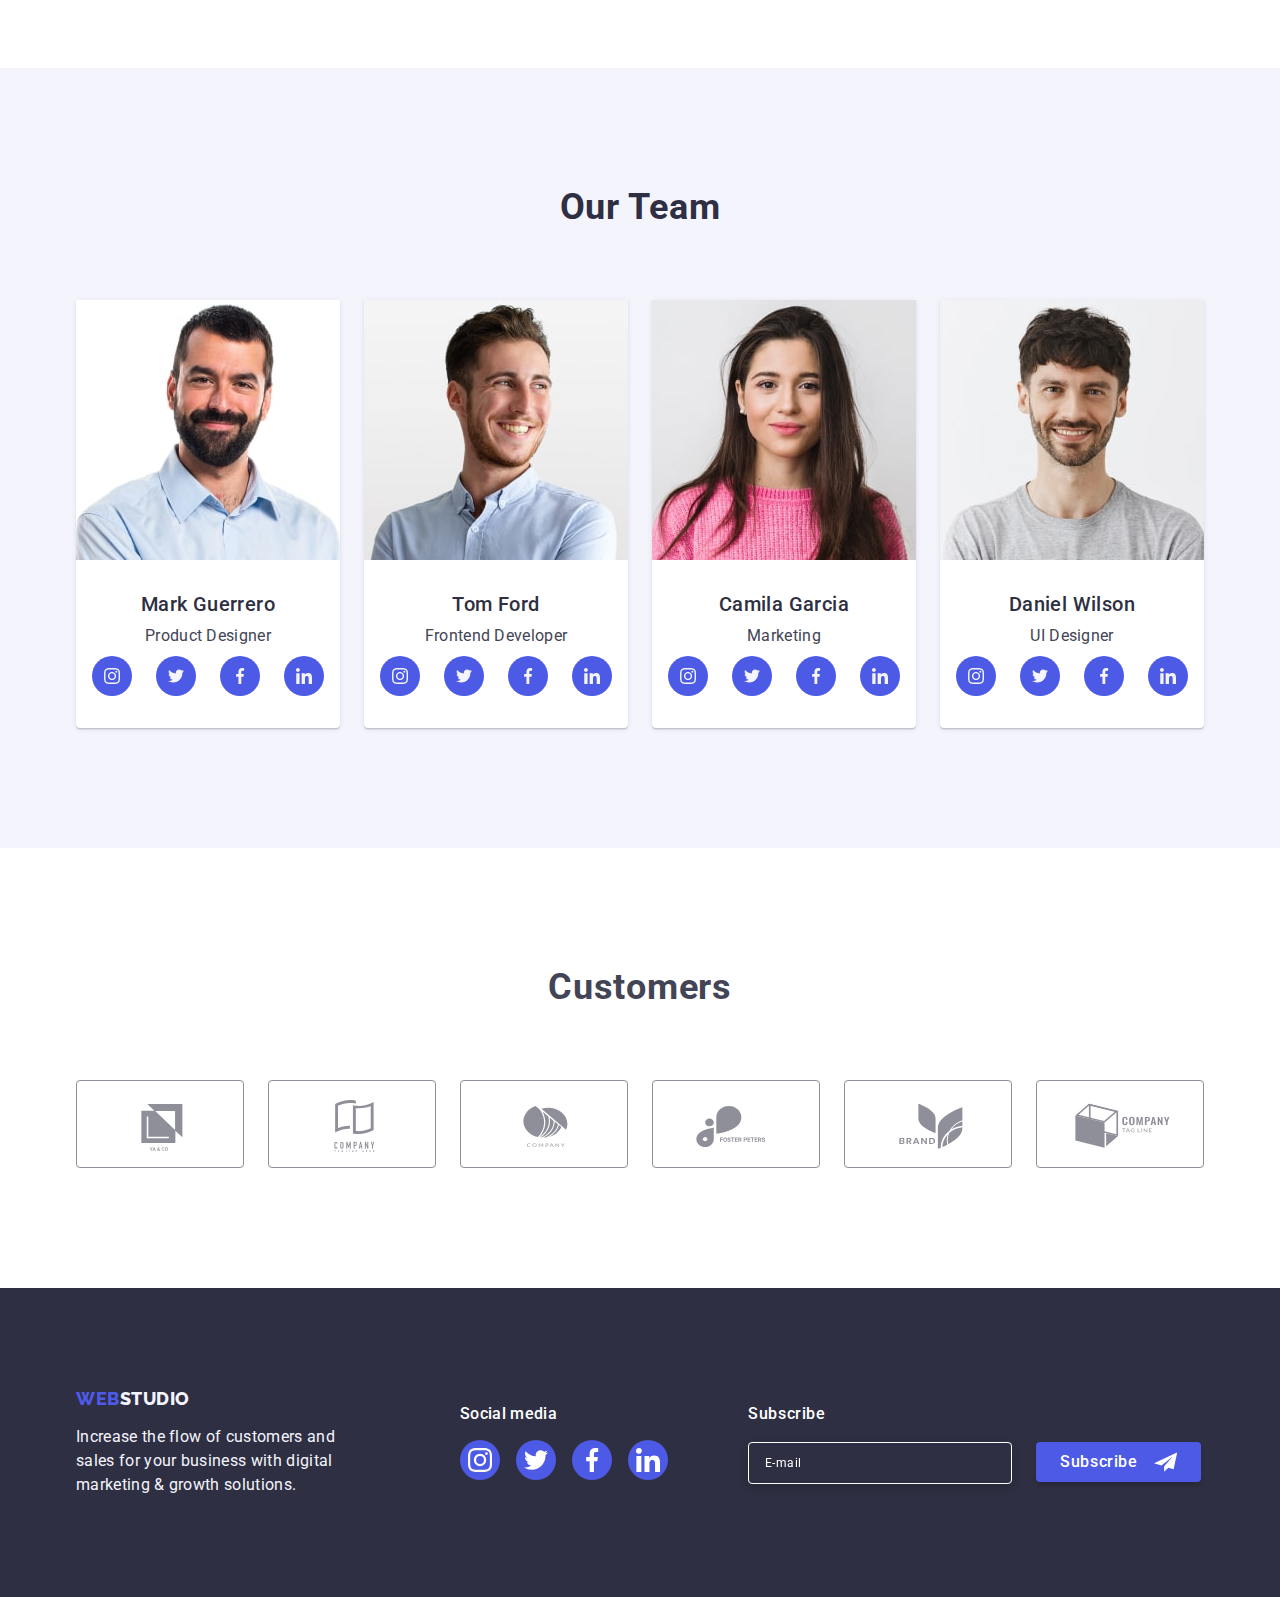
==== commit 5aa799a4: "ggwp" ====
--- a/index.html
+++ b/index.html
@@ -61,6 +61,85 @@
             </li>
           </ul>
         </address>
+        <button type="button" data-menu-open class="menu-icon-container">
+          <svg class="header-menu-icon" width="32" height="32">
+            <use href="./images/icons.svg#icon-menu"></use>
+          </svg>
+        </button>
+      </div>
+      <!-- Modal Header -->
+
+      <div class="modal-header is-hidden" data-menu>
+        <div>
+          <button type="button" data-menu-close class="modal-button">
+            <svg class="backdrop-icon" width="8" height="8">
+              <use href="./images/icons.svg#icon-vector"></use>
+            </svg>
+          </button>
+
+          <nav class="header-nav-modal">
+            <ul class="header-list-modal list">
+              <li class="header-modal-item">
+                <a href="./index.html" class="header-link link">Studio</a>
+              </li>
+
+              <li class="header-modal-item">
+                <a href="./portfolio.html" class="header-link link"
+                  >Portfolio</a
+                >
+              </li>
+
+              <li class="header-modal-item">
+                <a href="" class="header-link link"
+                  ><span class="current">Contacts</span>
+                </a>
+              </li>
+            </ul>
+          </nav>
+        </div>
+
+        <div>
+          <address class="contacts-header-modal">
+            <ul class="contacts-list-modal list">
+              <li class="contacts-item">
+                <a href="tel:+110001111111" class="contacts-link link"
+                  >+11 (000) 111-11-11</a
+                >
+              </li>
+              <li class="contacts-item">
+                <a href="mailto:info@devstudio.com" class="contacts-link link"
+                  >info@devstudio.com</a
+                >
+              </li>
+            </ul>
+          </address>
+          <ul class="our-team-list list">
+            <li class="our-team-soc">
+              <a href="" class="team-soc-link link"
+                ><svg class="team-soc-icon" width="16" height="16">
+                  <use href="./images/icons.svg#icon-instagram-2"></use></svg
+              ></a>
+            </li>
+            <li class="our-team-soc">
+              <a href="" class="team-soc-link link"
+                ><svg class="team-soc-icon" width="16" height="16">
+                  <use href="./images/icons.svg#icon-twitter-1"></use></svg
+              ></a>
+            </li>
+            <li class="our-team-soc">
+              <a href="" class="team-soc-link link"
+                ><svg class="team-soc-icon" width="16" height="16">
+                  <use href="./images/icons.svg#icon-facebook-1"></use></svg
+              ></a>
+            </li>
+            <li class="our-team-soc">
+              <a href="" class="team-soc-link link"
+                ><svg class="team-soc-icon" width="16" height="16">
+                  <use href="./images/icons.svg#icon-linkedin-1"></use></svg
+              ></a>
+            </li>
+          </ul>
+        </div>
       </div>
     </header>
     <!-- Main -->
@@ -137,6 +216,7 @@
           <ul class="third-section-list list">
             <li class="third-section-img">
               <img
+                srcset="./images/img-1-min.jpg x2"
                 src="./images/photo-computer.jpg"
                 width="360"
                 alt="photo computer"
@@ -144,6 +224,7 @@
             </li>
             <li class="third-section-img">
               <img
+                srcset="./images/img-2-min.jpg x2"
                 src="./images/photo-phone.jpg"
                 width="360"
                 alt="photo phone"
@@ -151,6 +232,7 @@
             </li>
             <li class="third-section-img">
               <img
+                srcset="./images/img-3-min.jpg x2"
                 src="./images/laptop-phone.jpg"
                 width="360"
                 alt="photo phone-laptop"
@@ -167,6 +249,7 @@
           <ul class="fourth-section-list list">
             <li class="fourth-section-item">
               <img
+                srcset="./images/img-4-min.jpg x2"
                 src="./images/mark.jpg"
                 class="fourth-section-img"
                 width="264"
@@ -213,6 +296,7 @@
             </li>
             <li class="fourth-section-item">
               <img
+                srcset="./images/img-5-min.jpg x2"
                 src="./images/tom.jpg"
                 class="fourth-section-img"
                 width="264"
@@ -259,6 +343,7 @@
             </li>
             <li class="fourth-section-item">
               <img
+                srcset="./images/img-6-min.jpg x2"
                 src="./images/camila.jpg"
                 class="fourth-section-img"
                 width="264"
@@ -305,6 +390,7 @@
             </li>
             <li class="fourth-section-item">
               <img
+                srcset="./images/img-7-min.jpg x2"
                 src="./images/daniel.jpg"
                 class="fourth-section-img"
                 width="264"
@@ -406,7 +492,7 @@
     </main>
 
     <!-- Footer -->
-    <footer class="footer">
+    <footer class="footer section">
       <div class="container footer-container">
         <div class="footer-logo-text">
           <a href="./index.html" class="logo-color link">
@@ -557,7 +643,8 @@
         </form>
       </div>
     </div>
-    <script src="./js/modal.js"></script>
+    <script src="./js/modal.js" type="module"></script>
+    <script src="./js/menu.js" type="module"></script>
     <script src="https://unpkg.com/aos@2.3.1/dist/aos.js"></script>
     <script>
       AOS.init();
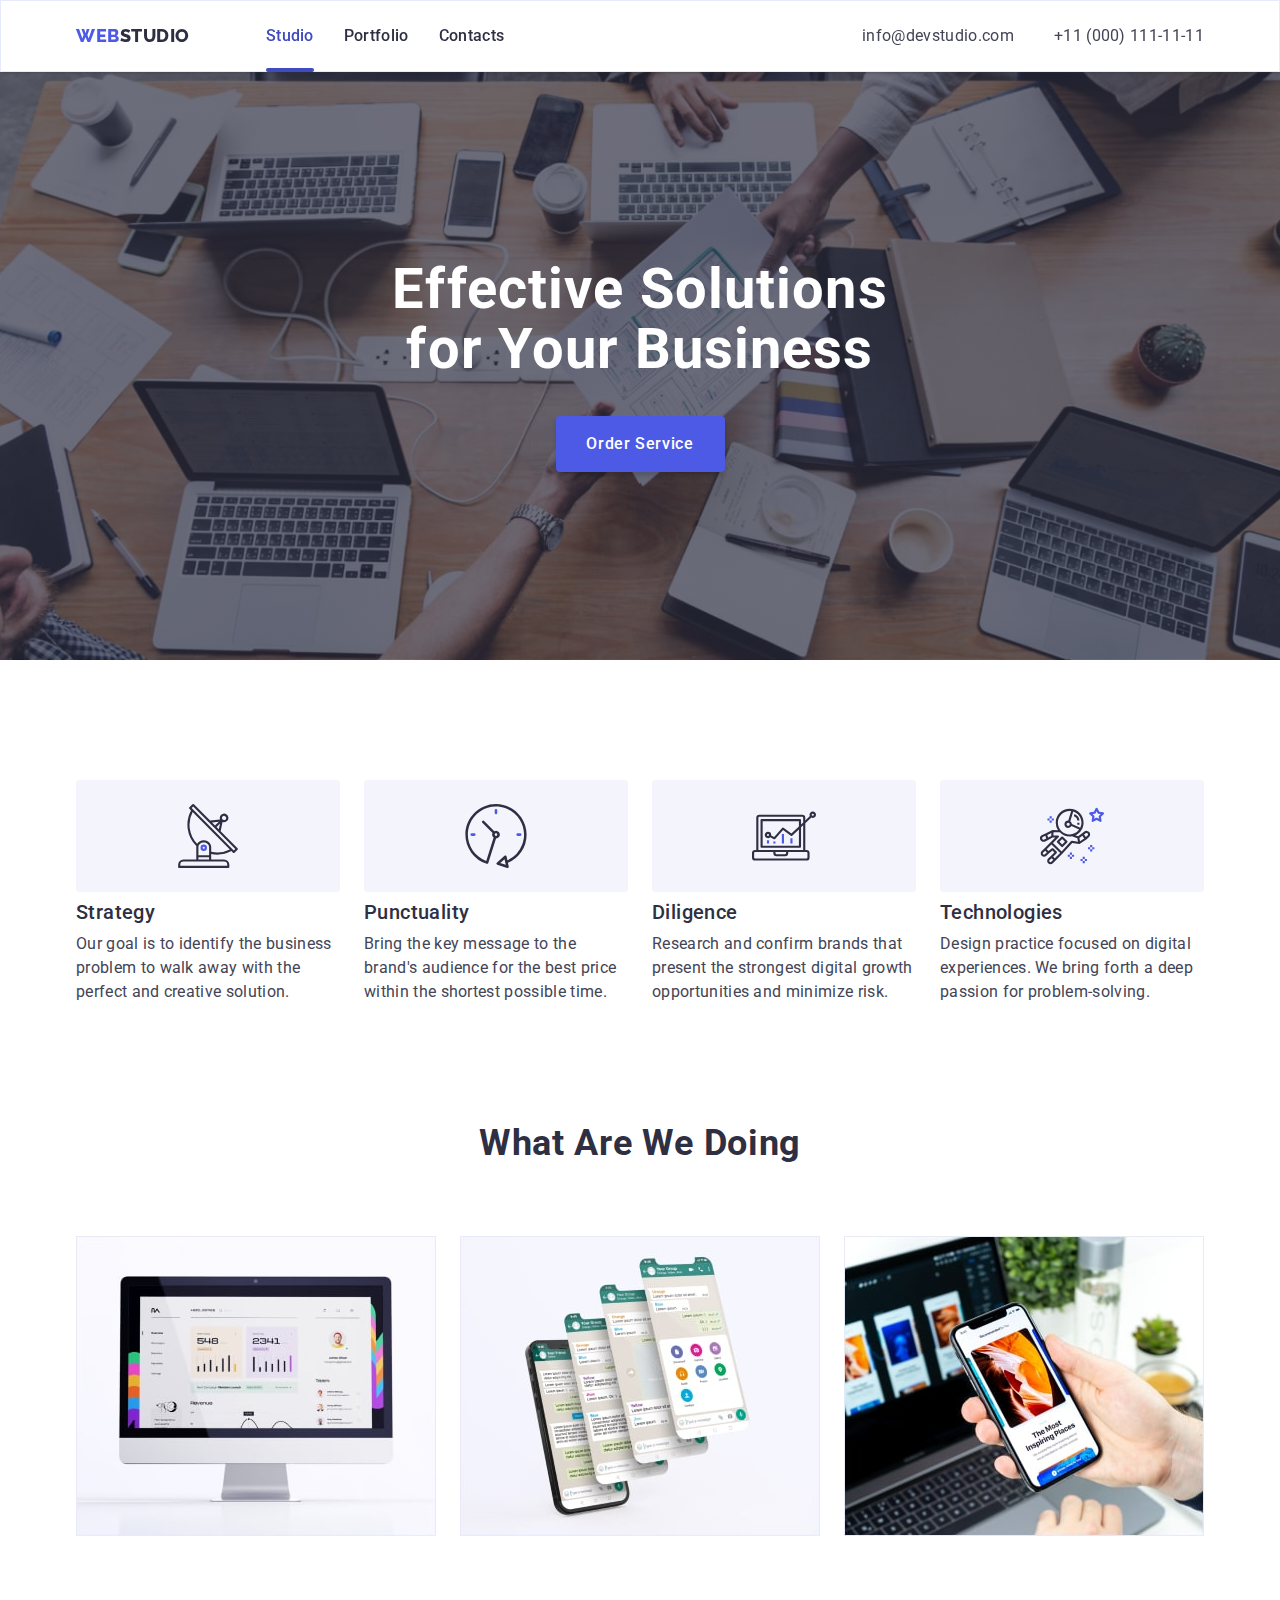
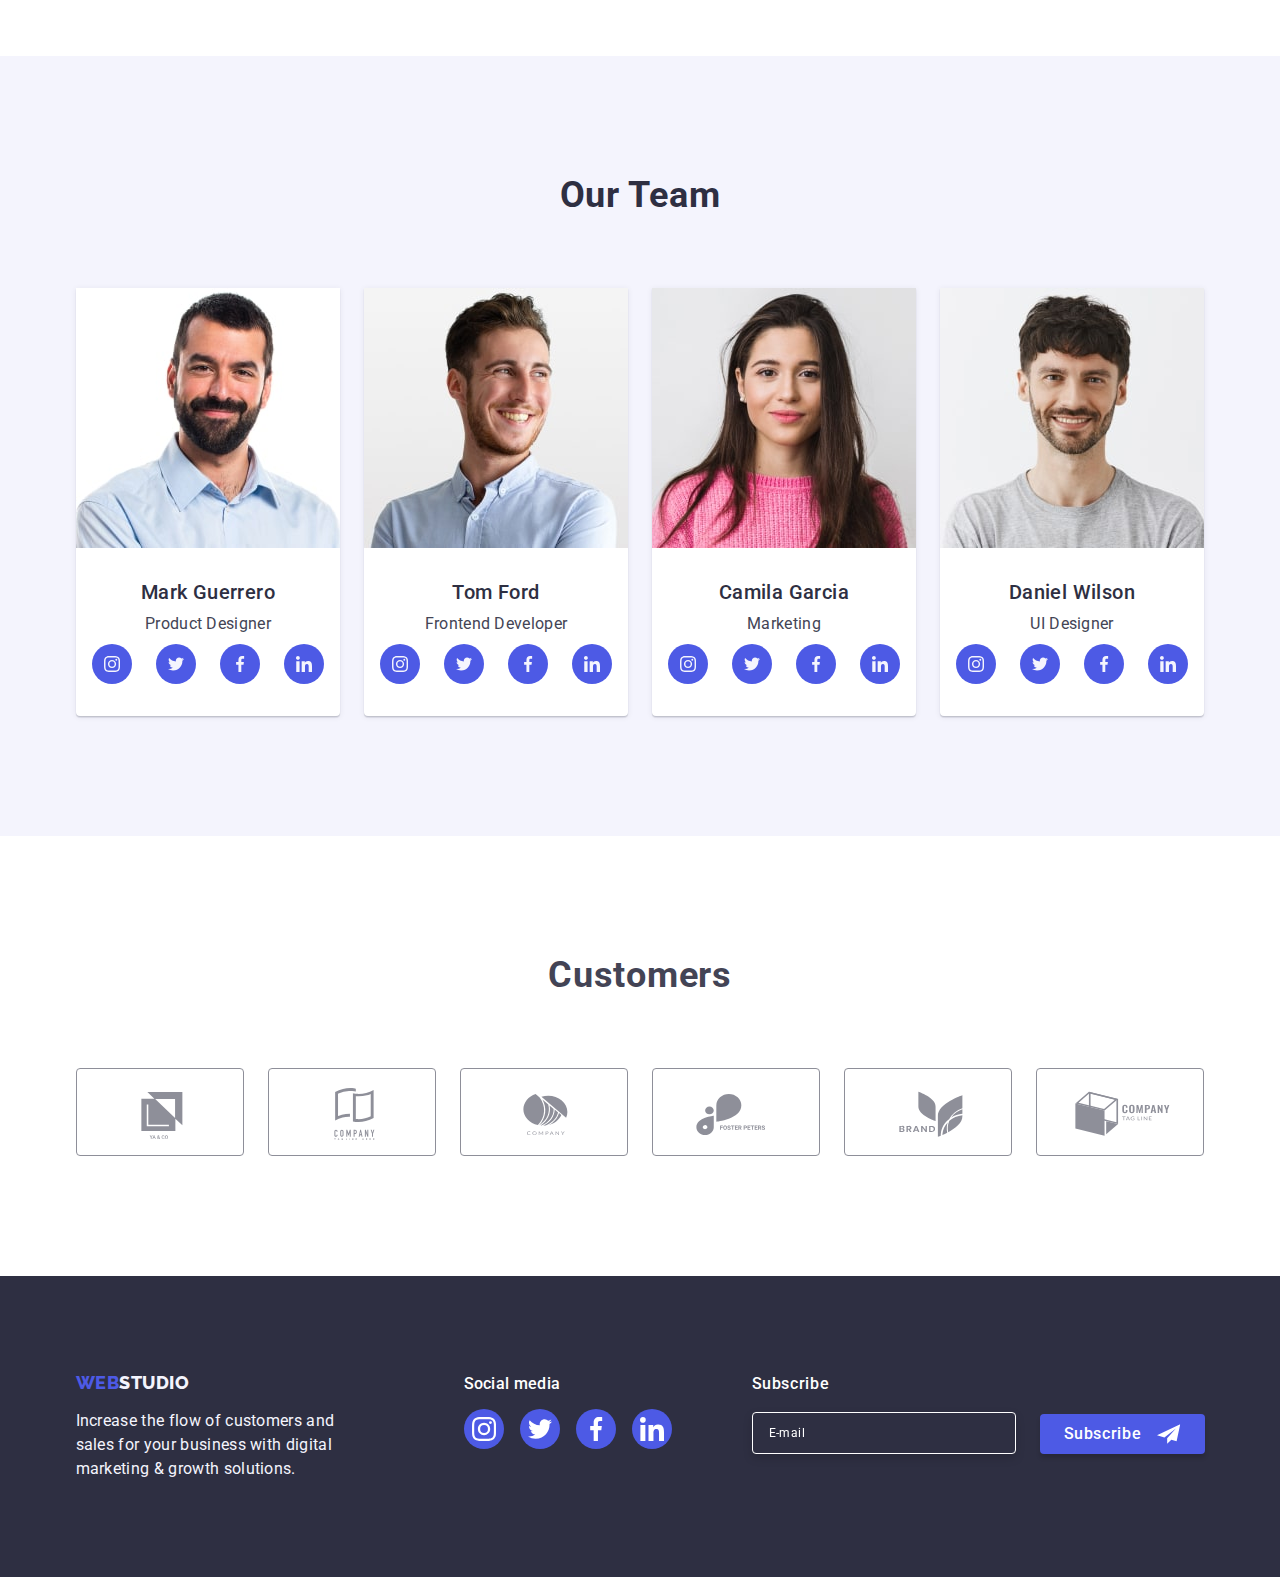
==== commit 184e850f: "upd" ====
--- a/index.html
+++ b/index.html
@@ -80,7 +80,7 @@
           <nav class="header-nav-modal">
             <ul class="header-list-modal list">
               <li class="header-modal-item">
-                <a href="./index.html" class="header-link link">Studio</a>
+                <a href="./index.html" class="header-link link"><span class="current">Studio</span></a>
               </li>
 
               <li class="header-modal-item">
@@ -91,7 +91,7 @@
 
               <li class="header-modal-item">
                 <a href="" class="header-link link"
-                  ><span class="current">Contacts</span>
+                  >Contacts
                 </a>
               </li>
             </ul>
@@ -116,25 +116,25 @@
           <ul class="our-team-list list">
             <li class="our-team-soc">
               <a href="" class="team-soc-link link"
-                ><svg class="team-soc-icon" width="16" height="16">
+                ><svg class="team-soc-icon" width="24" height="24">
                   <use href="./images/icons.svg#icon-instagram-2"></use></svg
               ></a>
             </li>
             <li class="our-team-soc">
               <a href="" class="team-soc-link link"
-                ><svg class="team-soc-icon" width="16" height="16">
+                ><svg class="team-soc-icon" width="24" height="24">
                   <use href="./images/icons.svg#icon-twitter-1"></use></svg
               ></a>
             </li>
             <li class="our-team-soc">
               <a href="" class="team-soc-link link"
-                ><svg class="team-soc-icon" width="16" height="16">
+                ><svg class="team-soc-icon" width="24" height="24">
                   <use href="./images/icons.svg#icon-facebook-1"></use></svg
               ></a>
             </li>
             <li class="our-team-soc">
               <a href="" class="team-soc-link link"
-                ><svg class="team-soc-icon" width="16" height="16">
+                ><svg class="team-soc-icon" width="24" height="24">
                   <use href="./images/icons.svg#icon-linkedin-1"></use></svg
               ></a>
             </li>
@@ -574,75 +574,82 @@
           Leave your contacts and we will call you back
         </h2>
 
-        <form autocomplete="off" class="form">
-          <div class="form-container">
-            <label for="name" class="form-label">Name</label>
-            <div class="icon-input-container">
+        <div class="form-container">
+          <form autocomplete="off" class="form">
+            <div class="form-container">
+              <label for="name" class="form-label">Name</label>
+              <div class="icon-input-container">
+                <input
+                  type="text"
+                  name="name"
+                  id="name"
+                  class="form-input"
+                  required
+                />
+                <svg class="form-icon" width="18" height="18">
+                  <use href="./images/icons.svg#icon-person-black "></use>
+                </svg>
+              </div>
+            </div>
+
+            <div class="form-container">
+              <label for="phone" class="form-label">Phone</label>
+              <div class="icon-input-container">
+                <input type="tel" name="phone" id="phone" class="form-input" />
+                <svg class="form-icon" width="18" height="24">
+                  <use href="./images/icons.svg#icon-phone-black "></use>
+                </svg>
+              </div>
+            </div>
+
+            
+              <label for="email" class="form-label">Email</label>
+              <div class="icon-input-container">
+                <input
+                  type="email"
+                  name="email"
+                  id="email"
+                  class="form-input"
+                />
+                <svg class="form-icon" width="18" height="24">
+                  <use href="./images/icons.svg#icon-email-black "></use>
+                </svg>
+              </div>
+            </div>
+
+            <div class="form-textarea">
+              <label class="textarea-label" for="comment">Comment</label>
+              <textarea
+                class="teaxarea-input"
+                name="comment"
+                id="comment"
+                cols="36"
+                rows="5"
+                placeholder="Text input"
+              ></textarea>
+            </div>
+            <div class="checkbox-container">
               <input
-                type="text"
-                name="name"
-                id="name"
-                class="form-input"
-                required
-              />
-              <svg class="form-icon" width="18" height="18">
-                <use href="./images/icons.svg#icon-person-black "></use>
-              </svg>
+                type="checkbox"
+                name="privcy-policy"
+                id="accept"
+                value="accept"
+                class="privacy-chekbox visually-hidden"
+              />
+              <label for="accept" class="checkbox-label">
+                <span
+                  ><svg class="icon-checkbox-modal" width="10" height="8">
+                    <use href="./images/icons.svg#icon-vector-modal"></use></svg
+                ></span>
+                I accept the terms and conditions of the
+                <a class="privacy-policy" href="">Privacy Policy</a>
+              </label>
             </div>
-          </div>
-
-          <div class="form-container">
-            <label for="phone" class="form-label">Phone</label>
-            <div class="icon-input-container">
-              <input type="tel" name="phone" id="phone" class="form-input" />
-              <svg class="form-icon" width="18" height="24">
-                <use href="./images/icons.svg#icon-phone-black "></use>
-              </svg>
-            </div>
-          </div>
-
-          <div class="form-container">
-            <label for="email" class="form-label">Email</label>
-            <div class="icon-input-container">
-              <input type="email" name="email" id="email" class="form-input" />
-              <svg class="form-icon" width="18" height="24">
-                <use href="./images/icons.svg#icon-email-black "></use>
-              </svg>
-            </div>
-          </div>
-
-          <div class="form-textarea">
-            <label class="textarea-label" for="comment">Comment</label>
-            <textarea
-              class="teaxarea-input"
-              name="comment"
-              id="comment"
-              cols="36"
-              rows="5"
-              placeholder="Text input"
-            ></textarea>
-          </div>
-          <div class="checkbox-container">
-            <input
-              type="checkbox"
-              name="privcy-policy"
-              id="accept"
-              value="accept"
-              class="privacy-chekbox visually-hidden"
-            />
-            <label for="accept" class="checkbox-label">
-              <span
-                ><svg class="icon-checkbox-modal" width="10" height="8">
-                  <use href="./images/icons.svg#icon-vector-modal"></use></svg
-              ></span>
-              I accept the terms and conditions of the
-              <a class="privacy-policy" href="">Privacy Policy</a>
-            </label>
-          </div>
-          <button class="form-hero-button" type="submit">Send</button>
-        </form>
+            <button class="form-hero-button" type="submit">Send</button>
+          </form>
+        </div>
       </div>
-    </div>
+    
     <script src="./js/modal.js" type="module"></script>
     <script src="./js/menu.js" type="module"></script>
     <script src="https://unpkg.com/aos@2.3.1/dist/aos.js"></script>
--- a/css/styles.css
+++ b/css/styles.css
@@ -34,13 +34,15 @@
 }
 img {
   display: block;
+  max-width: 100%;
+  width: 100%;
+  height: auto;
 }
 
 body {
   font-family: "Roboto", sans-serif;
   color: var(--paragraf-text-color);
   background-color: #ffffff;
-  padding-top: 72px;
 }
 textarea {
   resize: none;
@@ -66,11 +68,11 @@
   text-decoration: none;
 }
 .section {
-  padding-top: 120px;
-  padding-bottom: 120px;
+  padding-top: 96px;
+  padding-bottom: 96px;
 }
 .container {
-  max-width: 1158px;
+  width: 100%;
   padding: 0 15px;
   margin: 0 auto;
 }
@@ -80,33 +82,14 @@
 .header {
   padding-top: 24px;
   padding-bottom: 24px;
-  border-bottom: 1px solid #e7e9fc;
-  position: fixed;
-  width: 100%;
-  background-color: var(--background-color);
-  z-index: 1;
-  top: 0;
-  transition: box-shadow 250ms linear;
-}
-.header:hover {
+  border: 1px solid #e7e9fc;
   box-shadow: 0px 2px 1px rgba(46, 47, 66, 0.08),
     0px 1px 1px rgba(46, 47, 66, 0.16), 0px 1px 6px rgba(46, 47, 66, 0.08);
 }
 .header-container {
   display: flex;
   align-items: center;
-  position: relative;
-}
-.header-nav {
-  display: flex;
-  align-items: center;
-  margin-right: auto;
-}
-.header-list {
-  display: flex;
-  gap: 30px;
-}
-.header-list-item {
+  justify-content: space-between;
 }
 .header .logo-color {
   color: #4d5ae5;
@@ -118,7 +101,6 @@
   display: flex;
   align-items: center;
   text-transform: uppercase;
-  margin-right: 76px;
 }
 .header .logo {
   color: var(--title-text-color);
@@ -131,91 +113,147 @@
   align-items: center;
   text-transform: uppercase;
 }
-
-/** Page nav */
-
+.header-list {
+  display: none;
+}
+.menu-icon-container {
+  display: flex;
+  border: none;
+  background-color: #fff;
+}
+.header-menu-icon {
+  stroke: #2e2f42;
+}
 .current {
   color: var(--accent-color);
   position: relative;
 }
-.current::after {
-  content: "";
-  width: 100%;
-  height: 4px;
-  background-color: #404bbf;
-  border-radius: 2px;
-  display: block;
-  position: absolute;
-  top: 42px;
-}
-.header-link {
-  font-style: normal;
-  font-weight: 500;
-  font-size: 16px;
-  line-height: 1.5;
-  letter-spacing: 0.02em;
-  color: var(--title-text-color);
-  padding-top: 24px;
-  padding-bottom: 24px;
-  transition: color 250ms linear;
-  transition-timing-function: cubic-bezier(0.4, 0, 0.2, 1);
-}
-
-.header-link:hover,
-.header-link:focus {
-  color: var(--accent-color);
-}
 
 /** Contacts */
 .contacts-header {
-  font-style: normal;
-}
-.contacts-list {
-  display: flex;
+  display: none;
+}
+/** Modal header */
+
+.modal-header {
+  background: #ffffff;
+  box-shadow: 0px 2px 1px rgba(46, 47, 66, 0.08),
+    0px 1px 1px rgba(46, 47, 66, 0.16), 0px 1px 6px rgba(46, 47, 66, 0.08);
+
+  padding: 24px 24px 40px 40px;
+  justify-content: space-between;
+  display: flex;
+  flex-direction: column;
+  position: fixed;
+  top: 0;
+  width: 100%;
+  height: 100%;
+  z-index: 2;
+}
+.modal-header.is-hidden {
+  opacity: 0;
+  pointer-events: none;
+  visibility: hidden;
+}
+.modal-header .modal-button {
+  display: block;
+  margin-left: auto;
+  margin-bottom: 32px;
+  align-items: center;
+  display: flex;
+}
+
+.header-list-modal {
   gap: 40px;
-}
-
-.contacts-link {
+  display: flex;
+  flex-direction: column;
+}
+
+.header-modal-item {
+}
+.modal-header .header-link {
+  font-weight: 700;
+  font-size: 36px;
+  line-height: 1.11;
+
+  letter-spacing: 0.02em;
+
+  color: var(--title-text-color);
+}
+
+.modal-header .current::after {
+  display: none;
+}
+.contacts-header-modal {
+  margin-bottom: 48px;
+}
+.contacts-list-modal {
+  display: flex;
+  flex-direction: column;
+  gap: 40px;
+}
+.modal-header .contacts-link {
+  font-weight: 500;
+  font-size: 20px;
+  line-height: 24px;
+  /* identical to box height, or 120% */
+
+  letter-spacing: 0.02em;
+
+  /* SLATE */
+
   color: #434455;
-  font-size: 16px;
-  line-height: 1.5;
-  letter-spacing: 0.02em;
-  padding-top: 24px;
-  padding-bottom: 24px;
-  transition: color 250ms linear;
-  transition-timing-function: cubic-bezier(0.4, 0, 0.2, 1);
-}
-.contacts-link:hover,
-.contacts-link:focus {
-  color: var(--accent-color);
+}
+.modal-header .contacts-item:first-child .contacts-link {
+  font-weight: 700;
+  font-size: 36px;
+  line-height: 1.11;
+
+  letter-spacing: 0.02em;
+
+  color: #4d5ae5;
+}
+.modal-header .our-team-list {
+  gap: 56px;
 }
 
 /** hero section */
 .hero-section {
-  height: 600px;
-  min-width: 1440px;
+  min-width: 100%;
+
   background-color: var(--thirst-backgroun-color);
   background-image: linear-gradient(
       rgba(46, 47, 66, 0.7),
       rgba(46, 47, 66, 0.7)
     ),
-    url("../images/people-office.jpg");
+    url("../images/dark-bg-phone-min.jpg");
   background-size: cover;
   background-repeat: no-repeat;
   background-position: center;
 
-  padding-top: 188px;
-  padding-bottom: 188px;
+  padding-top: 112px;
+  padding-bottom: 112px;
   text-align: center;
 }
+@media (min-device-pixel-ratio: 2),
+  (min-resolution: 192dpi),
+  (min-resolution: 2dppx) {
+  .hero-section {
+    background-image: linear-gradient(
+        rgba(46, 47, 66, 0.7),
+        rgba(46, 47, 66, 0.7)
+      ),
+      url("../images/dark-bg-mobx2-min.jpg");
+  }
+}
 .hero-title {
-  color: #ffffff;
-  font-size: 56px;
-  line-height: 1.07;
-  letter-spacing: 0.02em;
-  margin: 0 auto;
-  margin-bottom: 48px;
-  width: 496px;
+  font-size: 36px;
+  line-height: 1.11;
+
+  text-align: center;
+  letter-spacing: 0.02em;
+  margin-bottom: 72px;
+  color: white;
 }
 
 .button-hero {
@@ -242,6 +280,8 @@
 .button-hero:focus {
   background-color: var(--accent-color);
 }
+
+/** Hero Backdrop */
 .hero-backdrop {
   position: fixed;
   top: 0;
@@ -252,6 +292,7 @@
   z-index: 1;
   transition: opacity 250ms linear, visibility 250ms linear;
   transition-timing-function: cubic-bezier(0.4, 0, 0.2, 1);
+  padding: 16px;
 }
 .hero-backdrop.is-hidden {
   opacity: 0;
@@ -266,8 +307,7 @@
   box-shadow: 0px 1px 1px rgba(0, 0, 0, 0.14), 0px 1px 3px rgba(0, 0, 0, 0.12),
     0px 2px 1px rgba(0, 0, 0, 0.2);
   border-radius: 4px;
-  width: 408px;
-  height: 584px;
+
   position: absolute;
   top: 50%;
   left: 50%;
@@ -275,7 +315,8 @@
   transition: transform 250ms linear;
   transition-timing-function: cubic-bezier(0.4, 0, 0.2, 1);
   text-align: center;
-  padding: 24px 24px;
+  padding: 24px 16px;
+  width: 90%;
 }
 .modal-button-position {
   display: flex;
@@ -311,8 +352,8 @@
   color: var(--title-text-color);
   margin-bottom: 16px;
 }
+
 .form {
-  width: 360px;
 }
 .form-container {
   margin-bottom: 8px;
@@ -329,14 +370,14 @@
   color: #8e8f99;
 }
 .form-input {
-  width: 360px;
   height: 40px;
-
+  display: flex;
   border: 1px solid rgba(46, 47, 66, 0.4);
   border-radius: 4px;
   color: #2e2f42;
   outline: transparent;
   padding: 8px 38px;
+  width: 100%;
 }
 .form-input:is(:focus) {
   border: 1px solid #4d5ae5;
@@ -355,7 +396,8 @@
 .form-input:is(:focus) + .form-icon {
   fill: var(--accent-color);
 }
-
+.form-textarea {
+}
 .textarea-label {
   display: flex;
   margin-bottom: 4px;
@@ -366,7 +408,6 @@
   color: #8e8f99;
 }
 .teaxarea-input {
-  width: 100%;
   border: 1px solid rgba(46, 47, 66, 0.4);
   border-radius: 4px;
   height: 120px;
@@ -375,6 +416,8 @@
   color: #2e2f42;
   outline: transparent;
   resize: none;
+
+  width: 100%;
 }
 .teaxarea-input:focus {
   border: 1px solid #4d5ae5;
@@ -465,69 +508,65 @@
 .form-hero-button:is(:hover, :focus) {
   background-color: var(--accent-color);
 }
-
-/** second section */
+/** Second section */
+.second-section-list {
+  display: flex;
+  gap: 72px;
+  flex-wrap: wrap;
+}
+.second-section-list li {
+  align-items: center;
+  justify-content: center;
+  flex-basis: 100%;
+  text-align: center;
+}
 .second-icon-container {
   background-color: #f4f4fd;
   border-radius: 4px;
   width: 264px;
   height: 112px;
   margin-bottom: 8px;
-  display: flex;
-  align-items: center;
-  justify-content: center;
-}
-.second-section-icon {
-}
+  display: none;
+  align-items: center;
+  justify-content: center;
+}
+
 .second-section .title {
   color: var(--title-text-color);
+  font-size: 36px;
+  line-height: 1, 11;
+  letter-spacing: 0.02em;
+  margin-bottom: 8px;
+}
+
+.second-section .text {
   font-weight: 500;
-  font-size: 20px;
-  line-height: 1.2;
-  letter-spacing: 0.02em;
-  margin-bottom: 8px;
-}
-
-.second-section .text {
   font-size: 16px;
   line-height: 1.5;
   letter-spacing: 0.02em;
-  width: 264px;
-}
-.second-section-list {
-  display: flex;
-  gap: 24px;
 }
 /** third section */
 .third-section {
-  padding-top: 0px;
-  padding-bottom: 120px;
-}
-.third-section .title {
-  color: var(--title-text-color);
-  font-size: 36px;
-  line-height: 1.11;
-  text-align: center;
-  text-transform: capitalize;
-  letter-spacing: 0.02em;
-  margin-bottom: 72px;
-}
-.third-section-list {
-  display: flex;
-  gap: 24px;
-}
-.third-section-img {
-  width: calc((100% - 48px) / 3);
-}
-
-/** fourth section */
+  display: none;
+}
+
+/** Fourth section */
 .fourth-section {
   background-color: #f4f4fd;
 }
+.fourth-section-list {
+  gap: 72px;
+  display: flex;
+  flex-wrap: wrap;
+  align-items: center;
+  justify-content: center;
+}
+.our-team-item {
+  padding-bottom: 32px;
+}
 .fourth-section-item {
   background-color: #ffffff;
-  padding-bottom: 32px;
-  width: calc((100% - 72px) / 4);
+
   box-shadow: 0px 1px 6px rgba(46, 47, 66, 0.08),
     0px 1px 1px rgba(46, 47, 66, 0.16), 0px 2px 1px rgba(46, 47, 66, 0.08);
   border-radius: 0px 0px 4px 4px;
@@ -535,7 +574,7 @@
   border-radius: 0px 0px 4px 4px;
 }
 .fourth-section-img {
-  margin-bottom: 32px;
+  padding-bottom: 32px;
 }
 .title-team {
   color: var(--title-text-color);
@@ -543,7 +582,7 @@
   line-height: 1.11;
   letter-spacing: 0.02em;
   text-align: center;
-  text-transform: capitalize;
+
   margin-bottom: 72px;
 }
 .fourth-section .title {
@@ -562,15 +601,12 @@
   text-align: center;
   margin-bottom: 8px;
 }
-.fourth-section-list {
-  display: flex;
+
+.our-team-list {
+  display: flex;
+  justify-content: center;
   gap: 24px;
-}
-
-.our-team-list {
-  display: flex;
-  justify-content: center;
-  gap: 24px;
+  align-items: center;
 }
 .our-team-soc {
   width: 40px;
@@ -615,19 +651,21 @@
   display: flex;
   align-items: center;
   justify-content: center;
-  gap: 24px;
+  gap: 72px 16px;
+
+  flex-wrap: wrap;
 }
 .costumers-item {
-  box-sizing: border-box;
+  border-radius: 4px;
   border: 1px solid #8e8f99;
-  border-radius: 4px;
-  width: 168px;
+  width: 190px;
   height: 88px;
   display: flex;
   align-items: center;
   justify-content: center;
   transition: border-color 250ms linear;
   transition-timing-function: cubic-bezier(0.4, 0, 0.2, 1);
+  flex-basis: calc((100% - 24px) / 2);
 }
 .costumers-item:hover,
 .costumers-item:focus {
@@ -653,25 +691,31 @@
 /** Footer */
 .footer {
   background-color: var(--thirst-backgroun-color);
-  padding-top: 100px;
-  padding-bottom: 100px;
 }
 .footer-container {
   display: flex;
   align-items: center;
+  flex-wrap: wrap;
+  justify-content: center;
+  text-align: center;
 }
 .footer-logo-text {
-  margin-right: 120px;
+  align-items: center;
+  justify-content: center;
+  margin-bottom: 72px;
 }
 .link-container {
-  margin-right: 80px;
+  margin-bottom: 72px;
 }
 .text-footer {
   color: #f4f4fd;
   font-size: 16px;
   line-height: 1.5;
   letter-spacing: 0.02em;
-  width: 264px;
+  align-items: center;
+  width: 268px;
+  text-align: start;
+  justify-content: center;
 }
 
 .footer .logo {
@@ -697,6 +741,7 @@
   align-items: center;
   text-transform: uppercase;
   margin-bottom: 16px;
+  justify-content: center;
 }
 .second-text-footer {
   margin-bottom: 16px;
@@ -742,14 +787,15 @@
 /** Form footer */
 .form-footer {
   width: 453px;
-  height: 80px;
-
+  flex-wrap: wrap;
   padding-bottom: 0;
   margin-bottom: 0;
   display: flex;
+  align-items: start;
 }
 .form-footer-container {
-  margin-right: 24px;
+  flex-basis: 100%;
+  margin-bottom: 16px;
 }
 .form-text {
   font-weight: 500;
@@ -772,6 +818,8 @@
   line-height: 2;
   letter-spacing: 0.04em;
   outline: transparent;
+  width: 100%;
+  opacity: 0.3;
 }
 .input-footer::placeholder {
   font-size: 12px;
@@ -782,7 +830,9 @@
 
 .button-footer-container {
   display: flex;
-  align-items: flex-end;
+  align-items: center;
+  justify-content: center;
+  margin: 0 auto;
 }
 .button-footer {
   background-color: #4d5ae5;
@@ -809,45 +859,42 @@
 .button-footer:is(:hover, :focus) {
   background-color: var(--accent-color);
 }
-
-.form-icon-footer {
-}
-
 /** -----------PORTFOLIO---------- */
 /** portfolio section */
 .portfolio-section {
-  padding-top: 96px;
-  padding-bottom: 120px;
+  padding-top: 48px;
+  padding-bottom: 48px;
 }
 .portfolio-nav {
-  margin-bottom: 72px;
-  display: flex;
-  justify-content: center;
-  align-items: center;
-  gap: 24px;
+  margin-bottom: 48px;
+  display: flex;
+  flex-wrap: wrap;
+  justify-content: start;
+  align-items: center;
+  gap: 16px 24px;
+  width: 268px;
 }
 /**portfolio button  */
+.button-portfolio-item {
+}
 .button-portfolio {
+  padding: 8px 16px;
+  border: 1px solid #e7e9fc;
+  border-radius: 4px;
   box-sizing: border-box;
-  display: flex;
-  flex-direction: row;
-  justify-content: center;
-  align-items: center;
-  padding: 12px 24px;
+
   background-color: var(--logo-footer);
   color: var(--button-portfolio-color);
+  justify-content: center;
+  align-items: center;
+
   font-family: inherit;
   font-weight: 500;
   font-size: 16px;
   line-height: 1.5;
   letter-spacing: 0.04em;
   cursor: pointer;
-  border: 1px solid #e7e9fc;
-  border-radius: 4px;
-
-  flex: none;
-  order: 1;
-  flex-grow: 0;
+
   transition: background-color 250ms linear, color 250ms linear,
     box-shadow 250ms linear, border-color 250ms linear;
   transition-timing-function: cubic-bezier(0.4, 0, 0.2, 1);
@@ -870,15 +917,17 @@
 .work-portfolio {
   display: flex;
   align-items: center;
-  gap: 48px 24px;
+  gap: 48px;
   flex-wrap: wrap;
   justify-content: center;
 }
 
 .work-portfolio-list {
+  display: flex;
+  flex-wrap: wrap;
+
   border: 1px solid #e7e9fc;
-  width: calc((100% - 48px) / 3);
-  display: flex;
+
   justify-content: center;
   border-top: none;
   transition: box-shadow 250ms linear;
@@ -893,7 +942,9 @@
 .work-portfolio-link:is(:hover, :focus) .portfolio-bcg-text {
   transform: translateY(0%);
 }
-
+.work-container {
+  padding: 32px 16px;
+}
 .work-portfolio .title {
   color: var(--title-text-color);
   font-weight: 500;
@@ -901,8 +952,6 @@
   line-height: 1.2;
   letter-spacing: 0.02em;
   margin-bottom: 8px;
-  padding-left: 16px;
-  padding-top: 32px;
 }
 
 .work-portfolio .text {
@@ -910,10 +959,9 @@
   font-size: 16px;
   line-height: 1.5;
   letter-spacing: 0.02em;
-  padding-left: 16px;
-  padding-bottom: 32px;
 }
 .work-portfolio-img {
+  width: 396px;
 }
 .portfolio-img-backgroun {
   position: relative;
@@ -937,3 +985,416 @@
   transition: transform 250ms linear;
   overflow: auto;
 }
+
+/**MEDIA */
+/**PHONE */
+@media screen and (min-width: 428px) {
+  .container {
+    max-width: 428px;
+  }
+  .work-portfolio-list {
+  }
+  .hero-modal {
+    width: 392px;
+  }
+}
+/**TABLET */
+@media screen and (min-width: 768px) {
+  .container {
+    max-width: 768px;
+  }
+  body {
+    padding-top: 72px;
+  }
+  /** HEADER */
+  .header {
+    display: flex;
+
+    height: 72px;
+    padding-top: 16px;
+    padding-bottom: 16px;
+    border-bottom: 1px solid #e7e9fc;
+    position: fixed;
+    width: 100%;
+    background-color: var(--background-color);
+    z-index: 1;
+    top: 0;
+    transition: box-shadow 250ms linear;
+  }
+  .header:hover {
+    box-shadow: 0px 2px 1px rgba(46, 47, 66, 0.08),
+      0px 1px 1px rgba(46, 47, 66, 0.16), 0px 1px 6px rgba(46, 47, 66, 0.08);
+  }
+  .header-container {
+    display: flex;
+    align-items: center;
+    position: relative;
+  }
+  .header-nav {
+    display: flex;
+    align-items: center;
+    margin-right: auto;
+  }
+  .header-list {
+    display: flex;
+    gap: 30px;
+  }
+  .header-list-item {
+  }
+  .header .logo-color {
+    color: #4d5ae5;
+    font-family: "Raleway", sans-serif;
+    font-weight: 800;
+    font-size: 18px;
+    line-height: 1.17;
+    letter-spacing: 0.03em;
+    display: flex;
+    align-items: center;
+    text-transform: uppercase;
+    margin-right: 76px;
+  }
+  .header .logo {
+    color: var(--title-text-color);
+    font-family: "Raleway", sans-serif;
+    font-weight: 800;
+    font-size: 18px;
+    line-height: 1.17;
+    letter-spacing: 0.03em;
+    display: flex;
+    align-items: center;
+    text-transform: uppercase;
+  }
+  .modal-header {
+    display: none;
+  }
+
+  /** Page nav */
+
+  .current {
+    color: var(--accent-color);
+    position: relative;
+  }
+  .current::after {
+    content: "";
+    width: 100%;
+    height: 4px;
+    background-color: #404bbf;
+    border-radius: 2px;
+    display: block;
+    position: absolute;
+    top: 42px;
+  }
+  .header-link {
+    font-style: normal;
+    font-weight: 500;
+    font-size: 16px;
+    line-height: 1.5;
+    letter-spacing: 0.02em;
+    color: var(--title-text-color);
+    padding-top: 24px;
+    padding-bottom: 24px;
+    transition: color 250ms linear;
+    transition-timing-function: cubic-bezier(0.4, 0, 0.2, 1);
+  }
+
+  .header-link:hover,
+  .header-link:focus {
+    color: var(--accent-color);
+  }
+
+  /** Contacts */
+  .contacts-header {
+    font-style: normal;
+    display: flex;
+  }
+  .contacts-list {
+    display: flex;
+    gap: 12px;
+    flex-direction: column;
+    justify-content: start;
+  }
+
+  .contacts-link {
+    color: #434455;
+    font-size: 16px;
+    line-height: 1.5;
+    letter-spacing: 0.02em;
+    padding-top: 24px;
+    padding-bottom: 24px;
+    transition: color 250ms linear;
+    transition-timing-function: cubic-bezier(0.4, 0, 0.2, 1);
+  }
+  .contacts-link:hover,
+  .contacts-link:focus {
+    color: var(--accent-color);
+  }
+  .menu-icon-container {
+    display: none;
+  }
+  /**Hero section */
+  .hero-section {
+    display: flex;
+    justify-content: center;
+    align-items: center;
+    text-align: center;
+  }
+  @media (min-device-pixel-ratio: 2),
+    (min-resolution: 192dpi),
+    (min-resolution: 2dppx) {
+    .hero-section {
+      background-image: linear-gradient(
+          rgba(46, 47, 66, 0.7),
+          rgba(46, 47, 66, 0.7)
+        ),
+        url("../images/dark-bg-tabletx2-min.jpg");
+    }
+  }
+  .hero-title {
+    font-size: 56px;
+    line-height: 1.07;
+
+    letter-spacing: 0.02em;
+    width: 496px;
+    margin: 0 auto;
+    margin-bottom: 36px;
+  }
+  .hero-modal {
+    padding: 24px 24px;
+    width: 408px;
+  }
+  /**Second section */
+  .second-section-list {
+    gap: 72px 24px;
+  }
+  .second-section-list li {
+    flex-basis: calc((100% - 24px) / 2);
+    text-align: start;
+  }
+  .second-section .text {
+    width: 351px;
+  }
+
+  /**Fourth section */
+
+  .fourth-section-list {
+    gap: 64px 24px;
+  }
+  .fourth-section-item {
+    flex-basis: calc((100% - 24px) / 2);
+  }
+  /**Fifth section */
+
+  .costumers-list {
+    gap: 72px 24px;
+  }
+  .costumers-item {
+    flex-basis: calc((100% - 48px) / 3);
+    width: 168px;
+  }
+
+  /**Footer */
+  .footer-container {
+    align-items: baseline;
+    justify-content: start;
+  }
+  .footer-logo-text {
+    margin-right: 24px;
+  }
+  .footer .logo-color {
+    justify-content: start;
+  }
+  .link-container {
+    text-align: start;
+    margin-bottom: 0;
+  }
+  .form-footer {
+    align-items: flex-end;
+  }
+  .form-footer-container {
+    flex-basis: calc((100% - 24px) / 2);
+    text-align: start;
+    margin-bottom: 0;
+    margin-right: 24px;
+  }
+  .input-footer {
+    width: 264px;
+  }
+  .button-footer-container {
+    margin: 0;
+  }
+  /**Portfolio */
+  .portfolio-section {
+    padding-top: 64px;
+    padding-bottom: 96px;
+  }
+  .portfolio-nav {
+    margin-bottom: 64px;
+    width: 100%;
+    justify-content: center;
+    gap: 24px;
+  }
+  .button-portfolio {
+    padding: 12px 24px;
+  }
+
+  .work-portfolio {
+    gap: 78px 24px;
+
+    justify-content: start;
+  }
+  .work-portfolio-list {
+    width: 356px;
+  }
+  .work-portfolio-img {
+  }
+}
+
+@media screen and (min-width: 768px) and (max-width: 1157px) {
+  .fourth-section > .container {
+    max-width: 582px;
+  }
+  .fifth-section .container {
+    width: 582px;
+  }
+  .footer > .container {
+    width: 582px;
+  }
+}
+
+/**COMPUTER */
+@media screen and (min-width: 1158px) {
+  .container {
+    min-width: 1158px;
+  }
+
+  .section {
+    padding-top: 120px;
+    padding-bottom: 120px;
+  }
+  /**HEader */
+  .contacts-list {
+    display: flex;
+    flex-direction: row;
+    gap: 40px;
+  }
+
+  /**Hero section */
+  .hero-section {
+    padding-top: 188px;
+    padding-bottom: 188px;
+    background-image: linear-gradient(
+        rgba(46, 47, 66, 0.7),
+        rgba(46, 47, 66, 0.7)
+      ),
+      url("../images/people-office.jpg");
+  }
+  @media (min-device-pixel-ratio: 2),
+    (min-resolution: 192dpi),
+    (min-resolution: 2dppx) {
+    .hero-section {
+      background-image: linear-gradient(
+          rgba(46, 47, 66, 0.7),
+          rgba(46, 47, 66, 0.7)
+        ),
+        url("../images/dark-bg-computerx2-min.jpg");
+    }
+  }
+
+  /**Second section */
+  .second-icon-container {
+    display: flex;
+  }
+  .second-section-list {
+    flex-wrap: nowrap;
+    gap: 24px;
+    justify-content: center;
+  }
+  .second-section-list li {
+    flex-basis: 100%;
+  }
+  .second-section .title {
+    font-weight: 500;
+    font-size: 20px;
+    line-height: 1.2;
+    letter-spacing: 0.02em;
+  }
+  .second-section .text {
+    font-weight: 400;
+    font-size: 16px;
+    line-height: 1.5;
+
+    letter-spacing: 0.02em;
+    width: 100%;
+  }
+
+  /** third section */
+  .third-section {
+    padding-top: 0px;
+    padding-bottom: 120px;
+    display: flex;
+  }
+  .third-section .title {
+    color: var(--title-text-color);
+    font-size: 36px;
+    line-height: 1.11;
+    text-align: center;
+    text-transform: capitalize;
+    letter-spacing: 0.02em;
+    margin-bottom: 72px;
+  }
+  .third-section-list {
+    display: flex;
+    gap: 24px;
+  }
+  .third-section-img {
+    width: calc((100% - 48px) / 3);
+  }
+
+  /**Fourth section  */
+  .fourth-section-list {
+    flex-wrap: nowrap;
+    gap: 24px;
+  }
+  .fourth-section-item {
+  }
+
+  /** Fifth section */
+  .costumers-list {
+    flex-wrap: nowrap;
+  }
+
+  /** Footer */
+  .footer {
+    padding-top: 96px;
+    padding-bottom: 96px;
+  }
+  .footer-container {
+    flex-wrap: nowrap;
+
+    justify-content: center;
+  }
+  .footer-logo-text {
+    margin: 0;
+    margin-right: 120px;
+  }
+  .link-container {
+    margin-right: 80px;
+  }
+  .form-footer {
+    flex-wrap: nowrap;
+  }
+  .input-footer {
+    opacity: 1;
+  }
+  /**Portfolio */
+  .portfolio-section {
+    padding-top: 100px;
+    padding-bottom: 120px;
+  }
+  .portfolio-nav {
+    margin-bottom: 72px;
+  }
+  .work-portfolio {
+    gap: 48px 24px;
+  }
+}
